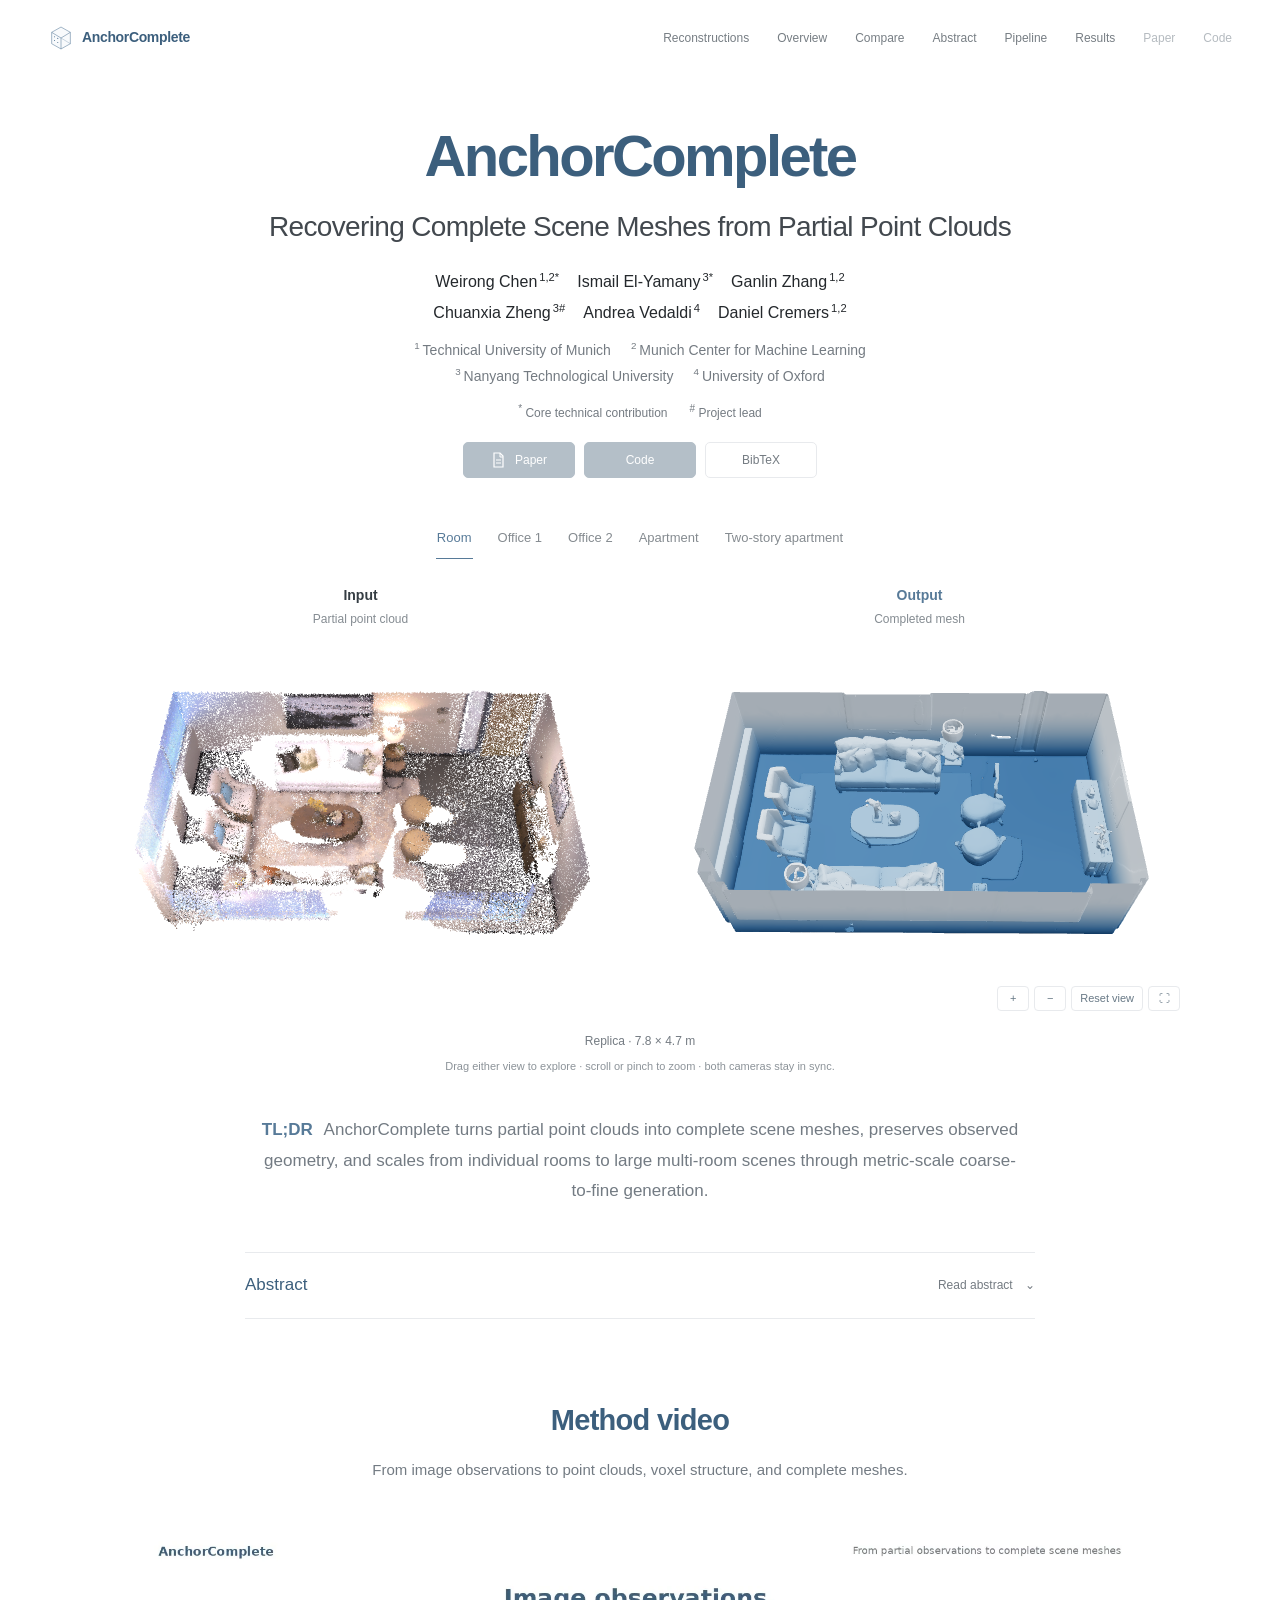
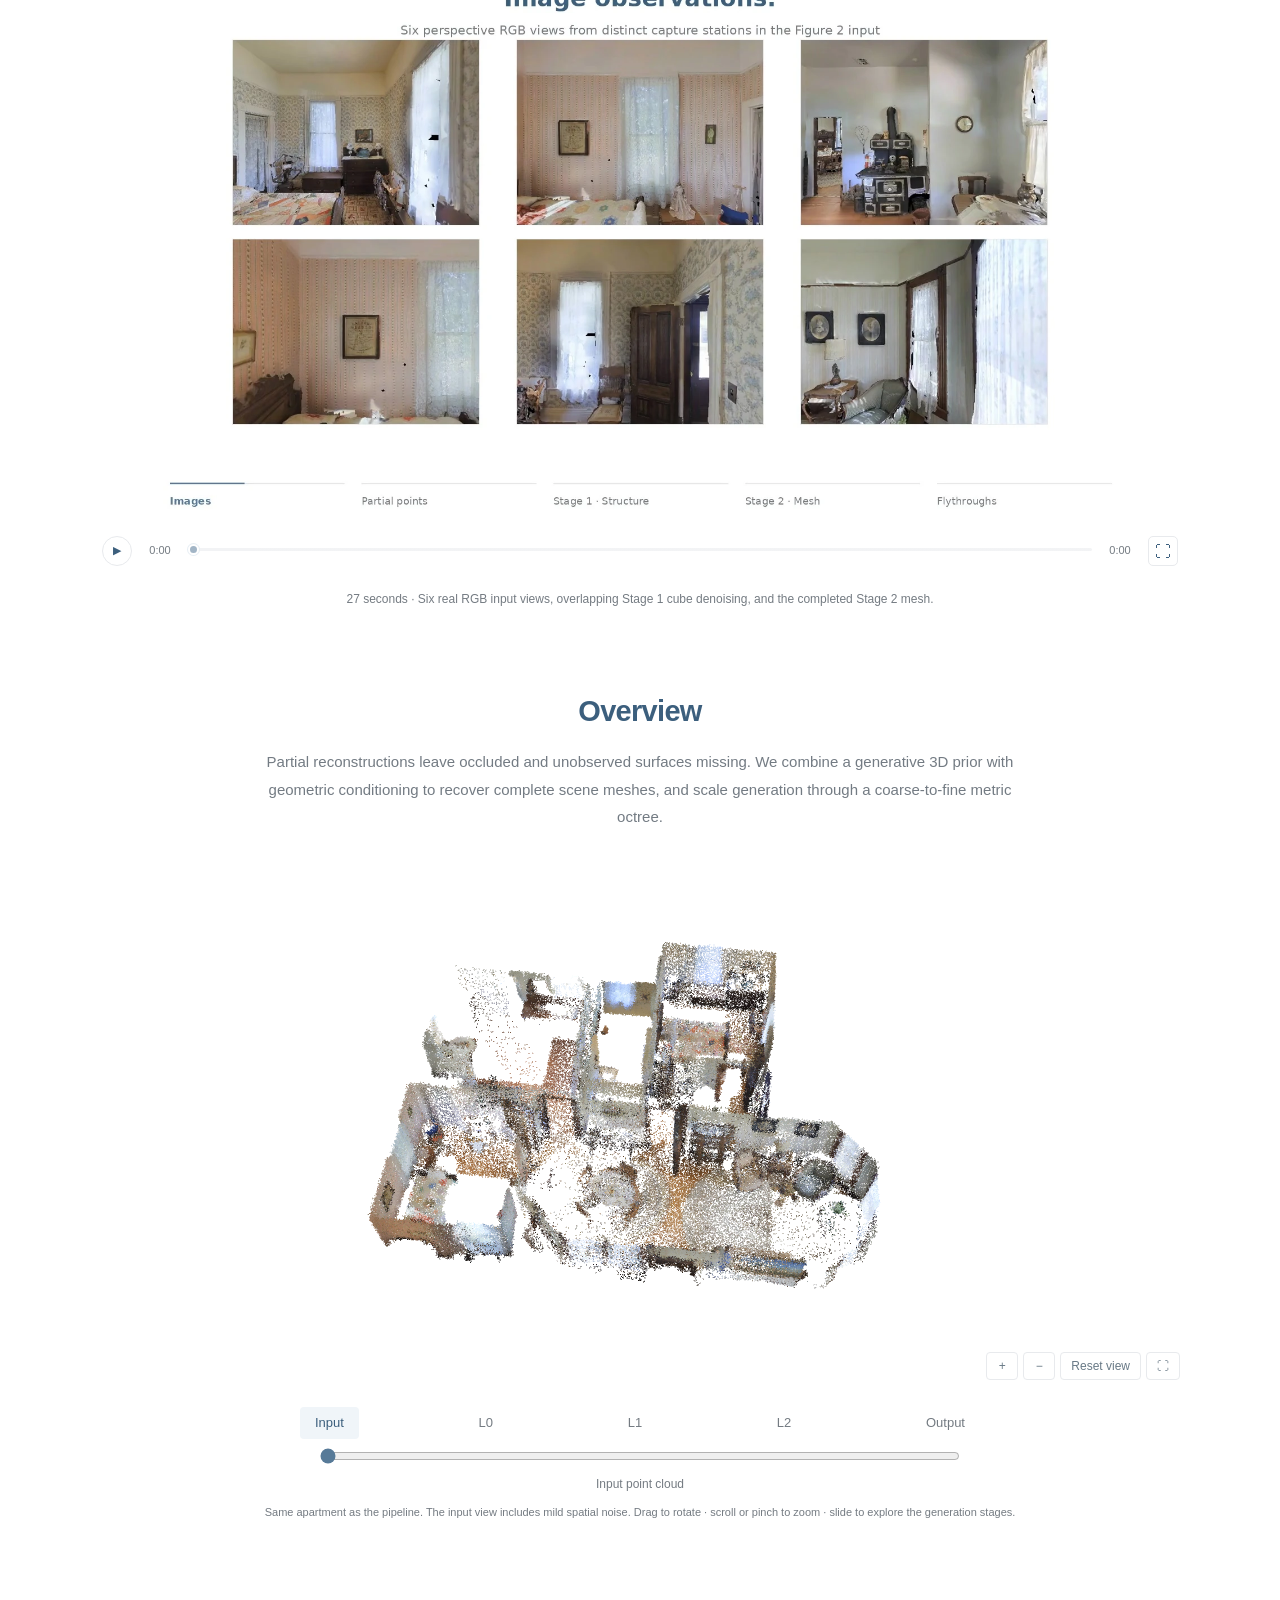
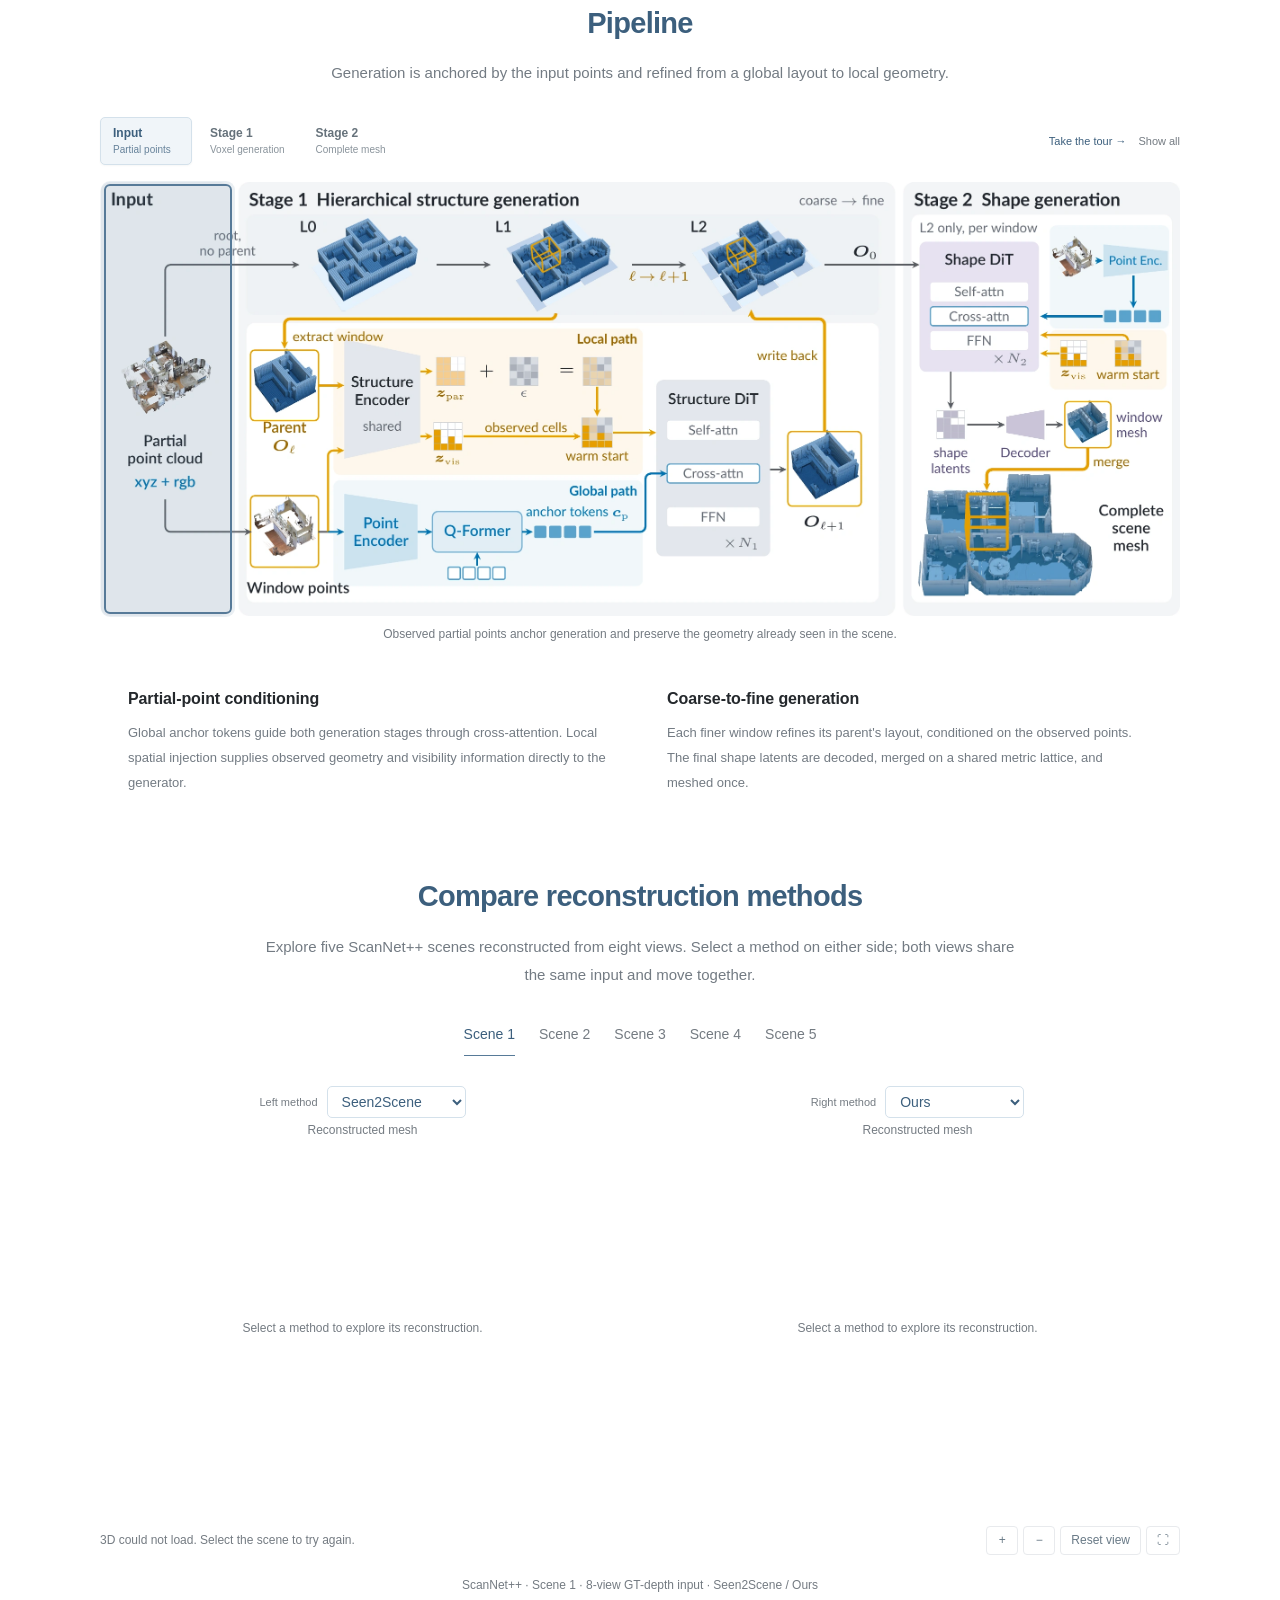
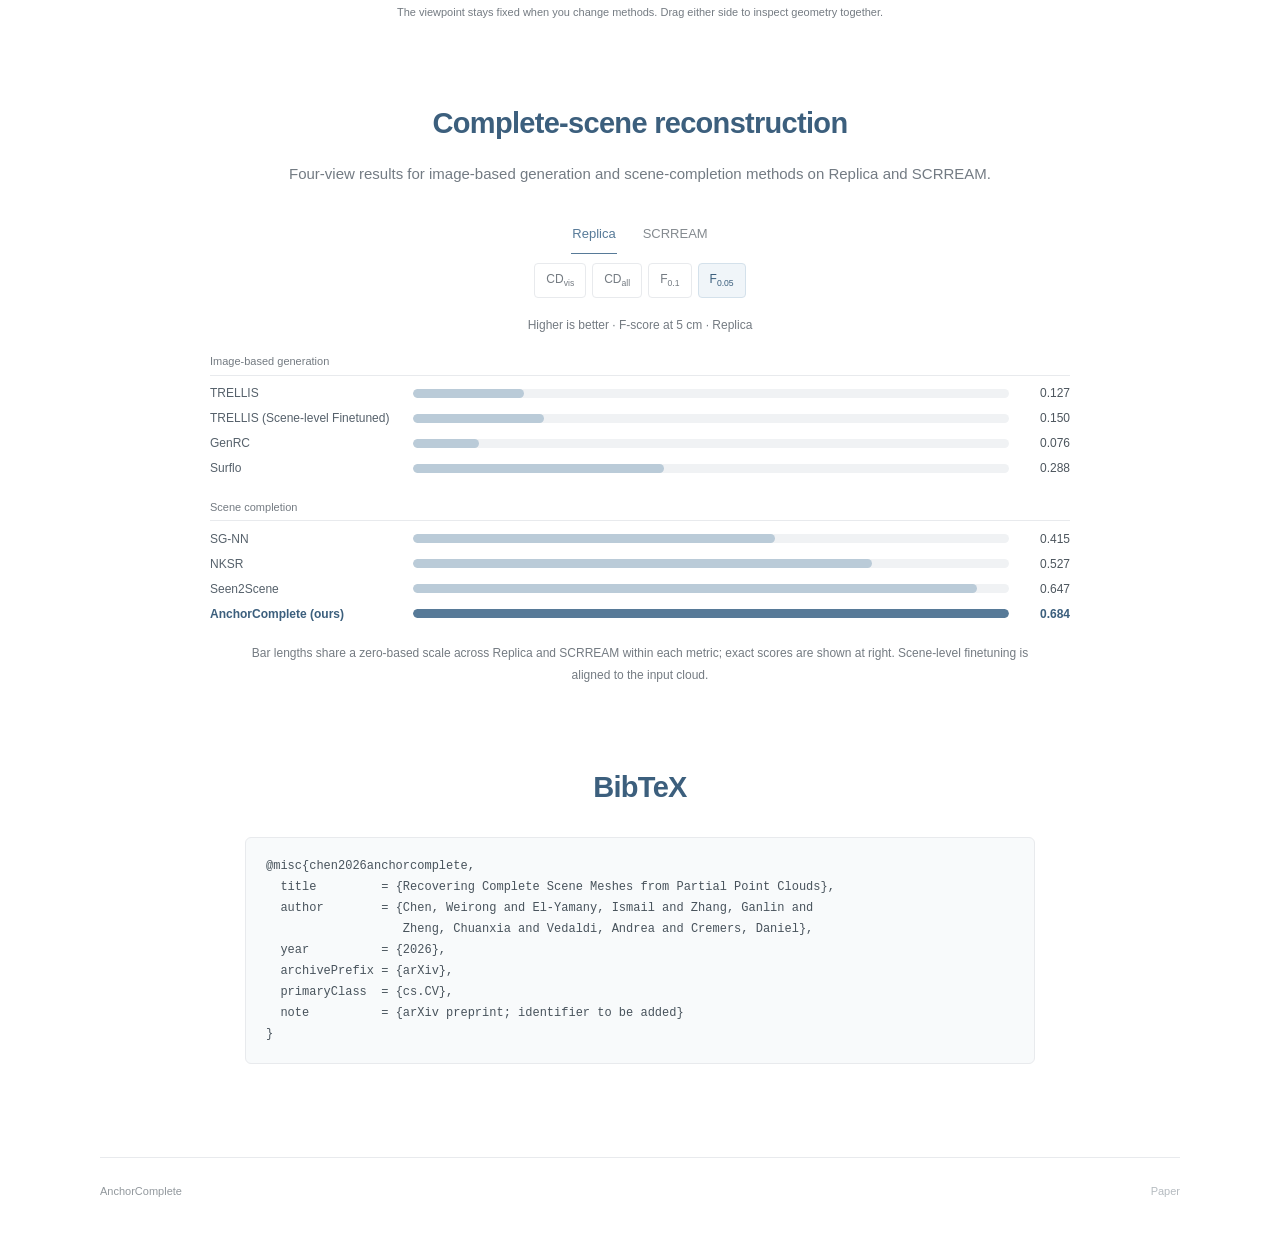
==== anchor-complete/index.html @ ca1232c2 "Align apartment input split with teaser" ====
<!doctype html>
<html lang="en">
<head>
  <meta charset="utf-8">
  <meta name="viewport" content="width=device-width,initial-scale=1">
  <meta name="description" content="AnchorComplete recovers complete, metric-scale scene meshes from partial point clouds.">
  <meta name="theme-color" content="#ffffff">
  <title>AnchorComplete | Complete Scene Meshes from Partial Point Clouds</title>
  <link rel="icon" href="assets/favicon.svg" type="image/svg+xml">
  <link rel="stylesheet" href="styles.css?v=merged-scene-gallery-v2">
  <script src="scale-scenes.js?v=mp3d-candidates-v1" defer></script>
  <script src="app.js?v=two-story-input-v14" defer></script>
  <script src="web-geometry.js?v=teaser-final-mesh-v14" defer></script>
  <script type="module" src="viewer-3d.js?v=input-no-frustums-v1"></script>
</head>
<body>
<a class="skip" href="#main">Skip to content</a>
<header class="site-header">
  <a class="wordmark" href="#"><img src="assets/anchorcomplete-mark.svg" alt="" width="26" height="26">AnchorComplete</a>
  <nav aria-label="Main navigation"><a href="#reconstructions">Reconstructions</a><a href="#overview">Overview</a><a href="#comparison">Compare</a><a href="#abstract">Abstract</a><a href="#method">Pipeline</a><a href="#results">Results</a><span class="nav-disabled" aria-disabled="true" title="Temporarily unavailable">Paper</span><span class="nav-disabled" aria-disabled="true" title="Repository URL not set">Code</span></nav>
</header>
<main id="main">
  <section class="hero container">
    <h1>AnchorComplete</h1>
    <p class="paper-title">Recovering Complete Scene Meshes from Partial Point Clouds</p>
    <p class="authors"><span>Weirong Chen<sup>1,2*</sup></span><span>Ismail El-Yamany<sup>3*</sup></span><span>Ganlin Zhang<sup>1,2</sup></span><br><span>Chuanxia Zheng<sup>3#</sup></span><span>Andrea Vedaldi<sup>4</sup></span><span>Daniel Cremers<sup>1,2</sup></span></p>
    <p class="affiliations"><span><sup>1</sup>Technical University of Munich</span><span><sup>2</sup>Munich Center for Machine Learning</span><br><span><sup>3</sup>Nanyang Technological University</span><span><sup>4</sup>University of Oxford</span></p>
    <p class="author-roles"><span><sup>*</sup> Core technical contribution</span><span><sup>#</sup> Project lead</span></p>
    <div class="hero-actions">
      <span class="paper-button is-disabled" aria-disabled="true" title="Temporarily unavailable"><svg aria-hidden="true" width="15" height="16" viewBox="0 0 15 16" fill="none"><path d="M3 1h6l3 3v11H3V1Z" stroke="currentColor" stroke-width="1.2"/><path d="M9 1v4h3M5 8h5M5 11h5" stroke="currentColor"/></svg>Paper</span>
      <span class="paper-button code-button is-disabled" aria-disabled="true" title="Repository URL not set">Code</span>
      <details class="citation-block">
        <summary>BibTeX</summary>
        <pre><code>@misc{chen2026anchorcomplete,
  title         = {Recovering Complete Scene Meshes from Partial Point Clouds},
  author        = {Chen, Weirong and El-Yamany, Ismail and Zhang, Ganlin and
                   Zheng, Chuanxia and Vedaldi, Andrea and Cremers, Daniel},
  year          = {2026},
  archivePrefix = {arXiv},
  primaryClass  = {cs.CV},
  note          = {arXiv preprint; identifier to be added}
}</code></pre>
      </details>
    </div>
    <div class="hero-gallery" id="reconstructions">
      <div class="scene-tabs" role="group" aria-label="Select reconstruction scene">
        <button data-scene="room" class="selected" aria-pressed="true">Room</button>
        <button data-scene="office" aria-pressed="false">Office 1</button>
        <button data-scene="f34d532901" aria-pressed="false">Office 2</button>
        <button data-scene="17DRP5sb8fy" aria-pressed="false">Apartment</button>
        <button data-scene="house" aria-pressed="false">Two-story apartment</button>
      </div>
      <div id="teaser-viewer" class="viewer-shell paired-viewer teaser-viewer">
        <div class="hero-pair">
          <figure><figcaption>Input <span>Partial point cloud</span></figcaption><div class="hero-image canvas-host" data-label="Teaser input point cloud 3D"><img id="hero-input" class="viewer-poster" src="assets/room-input.webp" alt="Partial point cloud of the Replica room" width="1095" height="649"></div></figure>
          <figure><figcaption>Output <span>Completed mesh</span></figcaption><div class="hero-image canvas-host" data-label="Teaser output mesh 3D"><img id="hero-output" class="viewer-poster" src="assets/room-output.webp" alt="Completed mesh of the Replica room" width="1095" height="649"></div></figure>
        </div>
        <div class="viewer-toolbar"><span class="viewer-status" role="status" aria-live="polite"></span><div class="viewer-actions"><button type="button" data-view-action="in" aria-label="Zoom in">+</button><button type="button" data-view-action="out" aria-label="Zoom out">−</button><button type="button" data-view-action="reset">Reset view</button><button type="button" data-view-action="fullscreen" aria-label="Toggle full screen">⛶</button></div></div>
      </div>
      <p class="figure-caption" id="scene-caption">Replica · 7.8 × 4.7 m</p>
      <p class="sample-note">Drag either view to explore · scroll or pinch to zoom · both cameras stay in sync.</p>
    </div>
    <p class="lead" id="tldr"><strong>TL;DR</strong> AnchorComplete turns partial point clouds into complete scene meshes, preserves observed geometry, and scales from individual rooms to large multi-room scenes through metric-scale coarse-to-fine generation.</p>
  </section>

  <section class="section container" id="abstract" aria-labelledby="abstract-title">
    <details class="abstract-disclosure"><summary><span id="abstract-title">Abstract</span><span class="abstract-toggle">Read abstract <span aria-hidden="true">⌄</span></span></summary>
    <p class="abstract-text">Most image-based 3D reconstructors prioritize reconstructing visible surfaces, producing partial point clouds with large holes and missing areas due to limited field of view and occlusions. To address this gap, we introduce AnchorComplete, a framework that recovers complete scene meshes from partial point reconstructions. Our design addresses two key challenges: anchoring generation to the observed geometry and scaling completion to scenes of any extent. We introduce a <em>partial-point conditioning</em> module that guides both sparse-structure and sparse-latent generation using the input point cloud, together with <em>metric-scale coarse-to-fine generation</em>: an octree of fixed-size metric windows, each refining the layout of its coarser parent, keeps every mesh cell at 0.78 cm regardless of scene extent and recovers thin structures that a single normalized cube cannot resolve. We instantiate these designs on top of the sparse latent representation of TRELLIS. The resulting model produces complete scene meshes that remain faithful to the observed geometry, providing a more complete digital representation of the physical environment. Experiments on Replica and SCRREAM show that AnchorComplete consistently outperforms strong baselines in complete scene reconstruction, particularly under sparse-view settings.</p>
  </details>
  </section>

  <section class="section container" id="video" aria-labelledby="video-title">
    <div class="section-intro"><h2 id="video-title">Method video</h2><p>From image observations to point clouds, voxel structure, and complete meshes.</p></div>
    <div class="method-video-player" id="method-video-player">
      <video class="method-video" playsinline preload="metadata" poster="assets/method-poster.webp?v=six-input-views-v1" aria-label="AnchorComplete method video showing image observations, Stage 1 cube denoising, and the completed Stage 2 mesh"><source src="assets/anchorcomplete-method.mp4?v=mesh-ending-v1" type="video/mp4">Your browser does not support embedded video. <a href="assets/anchorcomplete-method.mp4?v=mesh-ending-v1">Download the method video.</a></video>
      <div class="method-video-controls" role="group" aria-label="Method video controls">
        <button class="video-play" id="method-video-play" type="button" aria-label="Play video"><span aria-hidden="true">▶</span></button>
        <span class="video-time" id="method-video-current" aria-label="Current time">0:00</span>
        <div class="video-seek-wrap">
          <input class="video-seek" id="method-video-seek" type="range" min="0" max="1000" value="0" step="1" aria-label="Seek through method video" disabled>
        </div>
        <span class="video-time" id="method-video-duration" aria-label="Duration">0:00</span>
        <button class="video-fullscreen" id="method-video-fullscreen" type="button" aria-label="View video full screen">⛶</button>
      </div>
    </div>
    <p class="figure-caption">27 seconds · Six real RGB input views, overlapping Stage 1 cube denoising, and the completed Stage 2 mesh.</p>
  </section>

  <section class="section container" id="overview">
    <div class="section-intro"><h2>Overview</h2><p>Partial reconstructions leave occluded and unobserved surfaces missing. We combine a generative 3D prior with geometric conditioning to recover complete scene meshes, and scale generation through a coarse-to-fine metric octree.</p></div>
    <div id="overview-viewer" class="viewer-shell overview-viewer" data-appearance="overview">
      <div class="canvas-host overview-canvas" data-label="Pipeline apartment 3D"><img id="overview-poster" class="viewer-poster" src="assets/scale-gallery/2t7WUuJeko7-input.webp" alt="Input point cloud of the pipeline apartment" loading="lazy" width="1400" height="1000"></div>
      <div class="viewer-toolbar"><span class="viewer-status" role="status" aria-live="polite"></span><div class="viewer-actions"><button type="button" data-view-action="in" aria-label="Zoom in">+</button><button type="button" data-view-action="out" aria-label="Zoom out">−</button><button type="button" data-view-action="reset">Reset view</button><button type="button" data-view-action="fullscreen" aria-label="Toggle full screen">⛶</button></div></div>
    </div>
    <div class="overview-stages" role="group" aria-label="Pipeline generation stage">
      <button data-overview-stage="0" class="selected" aria-pressed="true">Input</button><button data-overview-stage="1" aria-pressed="false">L0</button><button data-overview-stage="2" aria-pressed="false">L1</button><button data-overview-stage="3" aria-pressed="false">L2</button><button data-overview-stage="4" aria-pressed="false">Output</button>
    </div>
    <input class="overview-range" id="overview-range" type="range" min="0" max="4" step="1" value="0" aria-label="Slide through input, L0, L1, L2 occupancy and output">
    <p class="figure-caption" id="overview-stage" aria-live="polite">Input point cloud</p>
    <p class="scale-hint">Same apartment as the pipeline. The input view includes mild spatial noise. Drag to rotate · scroll or pinch to zoom · slide to explore the generation stages.</p>
  </section>

  <section class="section container" id="method">
    <div class="section-intro"><h2>Pipeline</h2><p>Generation is anchored by the input points and refined from a global layout to local geometry.</p></div>
    <div class="pipeline-controls" aria-label="Explore the AnchorComplete pipeline">
      <div class="pipeline-modules" role="group" aria-label="Pipeline modules">
        <button class="pipeline-module selected" data-pipeline-step="input" type="button" aria-pressed="true"><span>Input</span><small>Partial points</small></button>
        <button class="pipeline-module" data-pipeline-step="stage1" type="button" aria-pressed="false"><span>Stage 1</span><small>Voxel generation</small></button>
        <button class="pipeline-module" data-pipeline-step="stage2" type="button" aria-pressed="false"><span>Stage 2</span><small>Complete mesh</small></button>
      </div>
      <div class="pipeline-tour-actions"><button type="button" id="pipeline-tour">Take the tour <span aria-hidden="true">→</span></button><button type="button" id="pipeline-show-all">Show all</button></div>
    </div>
    <figure class="pipeline"><div class="pipeline-interactive" id="pipeline-interactive" data-highlight="input">
      <a href="assets/pipeline.webp?v=coarse-to-fine-v1" target="_blank" rel="noopener" aria-label="Open the method diagram at full resolution"><img src="assets/pipeline.webp?v=coarse-to-fine-v1" alt="AnchorComplete pipeline: point-conditioned coarse-to-fine octree generation, followed by shape latent generation, decoding and merging" loading="lazy" width="2400" height="965"></a>
      <button class="pipeline-hotspot pipeline-hotspot--input" data-pipeline-step="input" type="button" aria-label="Highlight input point cloud" title="Input"></button>
      <button class="pipeline-hotspot pipeline-hotspot--stage1" data-pipeline-step="stage1" type="button" aria-label="Highlight Stage 1 voxel generation" title="Stage 1"></button>
      <button class="pipeline-hotspot pipeline-hotspot--stage2" data-pipeline-step="stage2" type="button" aria-label="Highlight Stage 2 shape generation and output mesh" title="Stage 2 · Output"></button>
    </div><figcaption class="figure-caption pipeline-description" id="pipeline-description" aria-live="polite">Observed points anchor generation; the following stages progressively complete the scene.</figcaption></figure>
    <div class="method-notes"><div><h3>Partial-point conditioning</h3><p>Global anchor tokens guide both generation stages through cross-attention. Local spatial injection supplies observed geometry and visibility information directly to the generator.</p></div><div><h3>Coarse-to-fine generation</h3><p>Each finer window refines its parent's layout, conditioned on the observed points. The final shape latents are decoded, merged on a shared metric lattice, and meshed once.</p></div></div>
  </section>

  <section class="section container" id="comparison" aria-labelledby="comparison-title">
    <div class="section-intro"><h2 id="comparison-title">Compare reconstruction methods</h2><p>Explore five ScanNet++ scenes reconstructed from eight views. Select a method on either side; both views share the same input and move together.</p></div>
    <div class="scale-datasets" role="group" aria-label="Select ScanNet++ comparison scene"><button data-compare-scene="snpp-2162a7cf14" class="selected" aria-pressed="true">Scene 1</button><button data-compare-scene="snpp-1b75758486" aria-pressed="false">Scene 2</button><button data-compare-scene="snpp-16c9bd2e1e" aria-pressed="false">Scene 3</button><button data-compare-scene="snpp-5aeac3800a" aria-pressed="false">Scene 4</button><button data-compare-scene="snpp-b4b39438f0" aria-pressed="false">Scene 5</button></div>
    <div id="method-viewer" class="viewer-shell paired-viewer" data-appearance="comparison">
      <div class="scale-pair method-pair">
        <figure><figcaption><label class="method-choice" for="compare-left-method">Left method<select id="compare-left-method"><option value="Input">Input</option><option value="NKSR">NKSR</option><option value="SGNN">SG-NN</option><option value="Seen2Scene" selected>Seen2Scene</option><option value="Ours">Ours</option></select></label><span id="compare-left-label">Reconstructed mesh</span></figcaption><div class="canvas-host" data-label="Left comparison method 3D"><div class="viewer-poster method-placeholder">Select a method to explore its reconstruction.</div></div></figure>
        <figure><figcaption><label class="method-choice" for="compare-right-method">Right method<select id="compare-right-method"><option value="Input">Input</option><option value="NKSR">NKSR</option><option value="SGNN">SG-NN</option><option value="Seen2Scene">Seen2Scene</option><option value="Ours" selected>Ours</option></select></label><span id="compare-right-label">Reconstructed mesh</span></figcaption><div class="canvas-host" data-label="Right comparison method 3D"><div class="viewer-poster method-placeholder">Select a method to explore its reconstruction.</div></div></figure>
      </div>
      <div class="viewer-toolbar"><span class="viewer-status" role="status" aria-live="polite"></span><div class="viewer-actions"><button type="button" data-view-action="in" aria-label="Zoom in">+</button><button type="button" data-view-action="out" aria-label="Zoom out">−</button><button type="button" data-view-action="reset">Reset view</button><button type="button" data-view-action="fullscreen" aria-label="Toggle full screen">⛶</button></div></div>
    </div>
    <p class="figure-caption" id="method-caption" aria-live="polite">ScanNet++ · Scene 1 · 8-view GT-depth input · Seen2Scene / Ours</p>
    <p class="scale-hint">The viewpoint stays fixed when you change methods. Drag either side to inspect geometry together.</p>
  </section>

  <section class="section container" id="results">
    <div class="section-intro"><h2>Complete-scene reconstruction</h2><p>Four-view results for image-based generation and scene-completion methods on Replica and SCRREAM.</p></div>
    <div class="results-controls">
      <div class="dataset-tabs" role="group" aria-label="Select evaluation dataset"><button data-dataset="Replica" class="selected" aria-pressed="true">Replica</button><button data-dataset="SCRREAM" aria-pressed="false">SCRREAM</button></div>
      <div class="metric-tabs" role="group" aria-label="Select metric">
        <button data-metric="cd_vis" aria-pressed="false">CD<sub>vis</sub></button><button data-metric="cd_all" aria-pressed="false">CD<sub>all</sub></button><button data-metric="f_01" aria-pressed="false">F<sub>0.1</sub></button><button data-metric="f_005" class="selected" aria-pressed="true">F<sub>0.05</sub></button>
      </div>
    </div>
    <p class="chart-direction" id="chart-direction">Higher is better · F-score over the complete scene</p>
    <div id="results-chart" class="results-chart" role="list" aria-label="Method performance chart"></div>
    <p class="figure-caption">Bar lengths share a zero-based scale across Replica and SCRREAM within each metric; exact scores are shown at right. Scene-level finetuning is aligned to the input cloud.</p>
  </section>

  <section class="section container citation-section" id="citation" aria-labelledby="citation-title">
    <div class="section-intro"><h2 id="citation-title">BibTeX</h2></div>
    <div class="citation-full"><pre><code>@misc{chen2026anchorcomplete,
  title         = {Recovering Complete Scene Meshes from Partial Point Clouds},
  author        = {Chen, Weirong and El-Yamany, Ismail and Zhang, Ganlin and
                   Zheng, Chuanxia and Vedaldi, Andrea and Cremers, Daniel},
  year          = {2026},
  archivePrefix = {arXiv},
  primaryClass  = {cs.CV},
  note          = {arXiv preprint; identifier to be added}
}</code></pre></div>
  </section>
</main>
<footer class="container"><span>AnchorComplete</span><span class="footer-disabled" aria-disabled="true" title="Temporarily unavailable">Paper</span></footer>
</body>
</html>
---- anchor-complete/styles.css ----
:root {
  --text: #24282c;
  --muted: #747b82;
  --line: #e8eaed;
  --accent: #577a98;
  --accent-dark: #3c5f7d;
  --accent-soft: #f0f5f9;
  --accent-line: #d4e1eb;
  font-family: -apple-system, BlinkMacSystemFont, "Segoe UI", Helvetica, Arial, sans-serif;
  color: var(--text);
  background: #fff;
  font-synthesis: none;
  -webkit-font-smoothing: antialiased;
}
* { box-sizing: border-box; }
body { margin: 0; font-size: 15px; line-height: 1.7; }
a { color: inherit; text-decoration: none; }
a:hover { color: var(--accent); }
button { font: inherit; color: inherit; cursor: pointer; }
button:focus-visible, a:focus-visible, input:focus-visible { outline: 2px solid var(--accent); outline-offset: 5px; }
img { max-width: 100%; display: block; }
figure { margin: 0; }
section[id], div[id] { scroll-margin-top: 30px; }
.container { width: min(1080px, calc(100% - 80px)); margin: 0 auto; }
.site-header { max-width: 1440px; margin: auto; height: 76px; padding: 0 48px; display: flex; align-items: center; justify-content: space-between; }
.wordmark { display: inline-flex; align-items: center; gap: 8px; font-size: 14px; font-weight: 600; letter-spacing: -.35px; color: var(--accent-dark); }
.wordmark img { display: block; width: 26px; height: 26px; object-fit: contain; }
.site-header nav { display: flex; gap: 28px; font-size: 12px; color: #777e84; }
.site-header nav .nav-disabled { color: #b5bbc0; cursor: not-allowed; }
.hero { padding-top: 47px; text-align: center; }
h1 { margin: 0; font-size: 58px; font-weight: 650; letter-spacing: -2.6px; line-height: 1.15; color: var(--accent-dark); }
.paper-title { margin: 18px 0 0; font-size: 28px; line-height: 1.38; font-weight: 400; letter-spacing: -.65px; color: #42484e; }
.authors { font-size: 16px; line-height: 1.9; color: var(--text); margin: 21px 0 8px; }
.authors span { display: inline-block; white-space: nowrap; margin: 0 9px; }
.authors sup, .affiliations sup { font-size: .7em; margin-left: 2px; }
.affiliations { font-size: 14px; line-height: 1.85; color: var(--muted); margin: 0 0 18px; }
.affiliations span { display: inline-block; white-space: nowrap; margin: 0 10px; }
.affiliations sup { margin: 0 3px 0 0; }
.author-roles { display: flex; justify-content: center; flex-wrap: wrap; gap: 4px 22px; margin: -8px 0 18px; color: var(--muted); font-size: 12px; line-height: 1.8; }
.author-roles span { white-space: nowrap; }
.paper-button { display: inline-flex; align-items: center; justify-content: center; gap: 9px; width: 112px; height: 36px; padding: 0; border: 1px solid var(--accent); border-radius: 5px; font-size: 12px; background: var(--accent); color: #fff; }
.paper-button:hover { background: var(--accent-dark); border-color: var(--accent-dark); color: #fff; }
.paper-button.is-disabled { background: #8799a8; border-color: #8799a8; color: #fff; opacity: .62; cursor: not-allowed; }
.paper-button > span { margin-left: 5px; font-size: 13px; }
.hero-actions { display: flex; align-items: flex-start; justify-content: center; gap: 9px; }
.citation-block { position: relative; max-width: 620px; margin: 0; text-align: center; }
.citation-block summary { display: inline-flex; align-items: center; justify-content: center; width: 112px; height: 36px; cursor: pointer; list-style: none; border: 1px solid var(--line); border-radius: 5px; padding: 0; color: var(--muted); font-size: 12px; }
.citation-block summary::-webkit-details-marker { display: none; }
.citation-block[open] summary { color: var(--accent-dark); border-color: var(--accent-line); background: var(--accent-soft); }
.citation-block pre { margin: 10px 0 0; padding: 14px 16px; overflow-x: auto; border: 1px solid var(--line); border-radius: 5px; background: #f8fafb; color: #48535c; text-align: left; white-space: pre-wrap; overflow-wrap: anywhere; font: 11px/1.65 ui-monospace, SFMono-Regular, Menlo, Consolas, monospace; }
.citation-section { padding-bottom: 8px; }
.citation-full { max-width: 790px; margin: 0 auto; }
.citation-full pre { margin: 0; padding: 18px 20px; overflow-x: auto; border: 1px solid var(--line); border-radius: 6px; background: #f8fafb; color: #48535c; white-space: pre-wrap; overflow-wrap: anywhere; font: 12px/1.75 ui-monospace, SFMono-Regular, Menlo, Consolas, monospace; }
.hero-gallery { margin-top: 43px; }
.scene-tabs, .level-tabs, .dataset-tabs { display: flex; justify-content: center; gap: 8px 24px; }
.scene-tabs { flex-wrap: wrap; }
.scene-tabs button, .level-tabs button, .dataset-tabs button { border: 0; border-bottom: 1px solid transparent; background: transparent; padding: 6px 1px 8px; font-size: 13px; color: #858b90; }
.scene-tabs button.selected, .level-tabs button.selected, .dataset-tabs button.selected { color: var(--accent); border-bottom-color: var(--accent); }
.scene-tabs button:hover, .level-tabs button:hover, .dataset-tabs button:hover { color: var(--accent); }
.hero-pair { display: grid; grid-template-columns: minmax(0,1fr) minmax(0,1fr); gap: 38px; margin-top: 25px; }
.hero-pair figcaption { font-size: 14px; font-weight: 550; color: #353d43; }
.hero-pair figure:last-child figcaption { color: var(--accent); }
.hero-pair figcaption span { display: block; font-size: 12px; font-weight: 400; color: #858c92; margin-top: 2px; }
.hero-image { height: 340px; margin-top: 12px; }
.hero-image img { width: 100%; height: 100%; object-fit: contain; }
.figure-caption { font-size: 12px; line-height: 1.8; color: var(--muted); text-align: center; margin: 17px auto 0; max-width: 790px; }
.hero-gallery .figure-caption { margin-top: 15px; }
.sample-note { font-size: 11px; color: #8c9399; line-height: 1.7; margin: 5px auto 0; max-width: 760px; }
.lead { max-width: 760px; margin: 39px auto 0; font-size: 17px; line-height: 1.8; color: #737b83; }
.lead strong { color: var(--accent); font-weight: 550; margin-right: 7px; white-space: nowrap; }
.section { padding-top: 83px; }
.section-intro { max-width: 760px; margin: 0 auto 30px; text-align: center; }
h2 { font-size: 29px; font-weight: 550; letter-spacing: -.7px; line-height: 1.3; margin: 0; color: var(--accent-dark); }
.section-intro p { font-size: 15px; line-height: 1.85; color: #737b83; margin: 17px 0 0; }
.abstract-text { max-width: 790px; margin: 0 auto; font-size: 15px; line-height: 1.95; color: #626b73; text-align: left; }
.abstract-text em { font-style: normal; font-weight: 550; color: var(--accent-dark); }
.method-video { display: block; width: 100%; height: auto; aspect-ratio: 16 / 9; background: #fff; }
.method-video-player:fullscreen { display: flex; flex-direction: column; justify-content: center; padding: 20px max(20px, 5vw); background: #fff; }
.method-video-player:fullscreen .method-video { max-height: calc(100vh - 100px); }
.method-video-controls { display: flex; align-items: center; gap: 11px; min-height: 42px; margin-top: 8px; padding: 0 2px; color: var(--muted); }
.method-video-controls button { display: grid; place-items: center; flex: 0 0 auto; width: 30px; height: 30px; border: 1px solid var(--line); border-radius: 50%; background: #fff; color: var(--accent-dark); font-size: 11px; }
.method-video-controls button:hover { border-color: var(--accent); background: var(--accent-soft); }
.video-time { min-width: 34px; font-size: 11px; font-variant-numeric: tabular-nums; text-align: center; }
.video-seek-wrap { position: relative; flex: 1 1 auto; min-width: 50px; height: 22px; }
.video-seek { --video-progress: 0%; appearance: none; position: absolute; inset: 0; z-index: 1; width: 100%; height: 20px; margin: 0; background: transparent; cursor: pointer; }
.video-seek::-webkit-slider-runnable-track { height: 3px; border-radius: 4px; background: linear-gradient(to right, var(--accent) 0 var(--video-progress), #e8eaed var(--video-progress) 100%); }
.video-seek::-moz-range-track { height: 3px; border-radius: 4px; background: #e8eaed; }
.video-seek::-moz-range-progress { height: 3px; border-radius: 4px; background: var(--accent); }
.video-seek::-webkit-slider-thumb { appearance: none; width: 11px; height: 11px; margin-top: -4px; border: 2px solid #fff; border-radius: 50%; background: var(--accent); box-shadow: 0 0 0 1px var(--accent-line); }
.video-seek::-moz-range-thumb { width: 8px; height: 8px; border: 2px solid #fff; border-radius: 50%; background: var(--accent); box-shadow: 0 0 0 1px var(--accent-line); }
.video-seek:disabled { cursor: default; opacity: .55; }
.video-fullscreen { border-radius: 5px!important; font-size: 16px!important; }
.comparison { height: 460px; position: relative; background: #fff; overflow: hidden; }
.comparison > img, .comparison-before img { position: absolute; inset: 0; width: 100%; height: 100%; object-fit: contain; }
.comparison-before { position: absolute; inset: 0; clip-path: inset(0 calc(100% - var(--split)) 0 0); background: #fff; }
.comparison-label { position: absolute; top: 13px; font-size: 12px; color: #65727c; padding: 3px 7px; background: #ffffffee; pointer-events: none; }
.input-label { left: 8px; }
.output-label { right: 8px; color: var(--accent); }
.split-line { position: absolute; left: var(--split); height: 100%; top: 0; width: 1px; background: #b1bac1; pointer-events: none; }
.split-line span { position: absolute; left: 0; top: 50%; transform: translate(-50%, -50%); display: grid; place-items: center; width: 30px; height: 30px; border-radius: 50%; border: 1px solid var(--accent-line); color: var(--accent); background: #fff; font-size: 15px; }
.comparison input { position: absolute; inset: 0; width: 100%; height: 100%; opacity: 0; cursor: ew-resize; margin: 0; }
.comparison:focus-within { outline: 2px solid var(--accent); outline-offset: 4px; }
.pipeline { padding-top: 7px; }
.pipeline-controls { display: flex; align-items: center; justify-content: space-between; gap: 18px; margin: 18px 0 10px; }
.pipeline-modules { display: flex; align-items: stretch; gap: 5px; min-width: 0; }
.pipeline-module { display: grid; gap: 1px; min-width: 92px; padding: 7px 12px; border: 1px solid transparent; border-radius: 5px; text-align: left; background: transparent; color: #66727b; transition: color .18s ease, background .18s ease, border-color .18s ease, box-shadow .18s ease; }
.pipeline-module span { font-size: 12px; font-weight: 600; line-height: 1.4; }
.pipeline-module small { font-size: 10px; line-height: 1.4; color: #89939b; white-space: nowrap; }
.pipeline-module:hover, .pipeline-module.is-preview { color: var(--accent-dark); background: #f7fafc; }
.pipeline-module.selected { color: var(--accent-dark); border-color: var(--accent-line); background: var(--accent-soft); box-shadow: 0 1px 2px #243b4d0b; }
.pipeline-module.selected small { color: #66829a; }
.pipeline-tour-actions { display: flex; align-items: center; gap: 12px; flex: 0 0 auto; }
.pipeline-tour-actions button { padding: 5px 0; border: 0; background: transparent; color: var(--muted); font-size: 11px; }
.pipeline-tour-actions button:hover, .pipeline-tour-actions button.is-running { color: var(--accent-dark); }
.pipeline-tour-actions #pipeline-tour { color: var(--accent-dark); }
.pipeline-description { min-height: 26px; margin-top: 8px; }
.pipeline-interactive { position: relative; }
.pipeline-interactive > a, .pipeline-interactive > a img { display: block; width: 100%; height: auto; }
.pipeline-hotspot { position: absolute; z-index: 2; padding: 0; border: 0; border-radius: 6px; background: transparent; }
.pipeline-hotspot::after { content: ""; position: absolute; inset: 0; border: 2px solid transparent; border-radius: inherit; background: transparent; transition: background-color .16s ease, border-color .16s ease, box-shadow .16s ease; }
.pipeline-hotspot:hover::after, .pipeline-hotspot:focus-visible::after { border-color: #577a98; background: rgba(87,122,152,.13); box-shadow: 0 0 0 3px rgba(87,122,152,.12); }
.pipeline-hotspot--input { left: .4%; top: .5%; width: 11.8%; height: 99%; }
.pipeline-hotspot--stage1 { left: 16.5%; top: 6%; width: 53%; height: 26%; }
.pipeline-hotspot--stage2 { right: .3%; top: .5%; width: 24.5%; height: 99%; }
.pipeline-interactive[data-highlight="input"] .pipeline-hotspot--input::after,
.pipeline-interactive[data-highlight="stage1"] .pipeline-hotspot--stage1::after,
.pipeline-interactive[data-highlight="stage2"] .pipeline-hotspot--stage2::after { border-color: #577a98; background: rgba(87,122,152,.13); box-shadow: 0 0 0 3px rgba(87,122,152,.12); }
@media (max-width: 760px) {
  .pipeline-controls { align-items: flex-start; flex-direction: column; gap: 8px; }
  .pipeline-modules { width: 100%; justify-content: space-between; overflow-x: auto; padding-bottom: 4px; }
  .pipeline-module { min-width: 82px; padding: 6px 8px; }
  .pipeline-tour-actions { align-self: flex-end; }
}
@media (prefers-reduced-motion: reduce) {
  .pipeline-module, .pipeline-hotspot::after { transition: none; }
}
.method-notes { display: grid; grid-template-columns: 1fr 1fr; gap: 54px; margin: 35px 28px 0; }
h3 { font-size: 16px; font-weight: 550; letter-spacing: -.1px; margin: 0 0 9px; }
.method-notes p { color: #737b83; font-size: 13px; line-height: 1.9; margin: 0; }
.level-tabs { gap: 30px; margin: 0 0 17px; }
.level-tabs button { font-size: 12px; }
.level-tabs button span { color: #969ca2; margin-left: 7px; font-size: 11px; }
.level-figure img { width: 100%; height: 430px; object-fit: contain; }
.dataset-tabs { gap: 25px; margin-bottom: 25px; }
.dataset-tabs button { font-size: 13px; }
.results-controls { display: grid; justify-items: center; gap: 9px; margin: 0 auto 17px; }
.results-controls .dataset-tabs { margin: 0; }
.metric-tabs { display: flex; justify-content: center; flex-wrap: wrap; gap: 6px; }
.metric-tabs button { border: 1px solid var(--line); border-radius: 4px; background: #fff; color: var(--muted); padding: 5px 11px; font-size: 12px; }
.metric-tabs button.selected { color: var(--accent-dark); border-color: var(--accent-line); background: var(--accent-soft); }
.chart-direction { margin: 0 auto 11px; text-align: center; color: var(--muted); font-size: 12px; }
.results-chart { max-width: 860px; margin: 0 auto; }
.chart-group { margin: 17px 0 5px; padding-bottom: 4px; border-bottom: 1px solid var(--line); color: #747b82; font-size: 11px; }
.chart-row { display: grid; grid-template-columns: minmax(145px, 190px) minmax(90px, 1fr) 48px; align-items: center; gap: 13px; min-height: 25px; font-size: 12px; }
.chart-method { color: #56616b; }
.chart-track { display: block; height: 9px; overflow: hidden; border-radius: 99px; background: #f0f2f4; }
.chart-bar { display: block; height: 100%; border-radius: inherit; background: #bacbd8; transition: width .24s ease; }
.chart-row.ours .chart-method { color: var(--accent-dark); font-weight: 600; }
.chart-row.ours .chart-bar { background: var(--accent); }
.chart-score { text-align: right; color: #4c555d; font-variant-numeric: tabular-nums; }
.chart-row.ours .chart-score { color: var(--accent-dark); font-weight: 600; }
sub { font-size: .72em; }
footer { margin-top: 85px!important; padding: 24px 0 33px; border-top: 1px solid var(--line); display: flex; justify-content: space-between; color: #92989d; font-size: 11px; }
footer a { color: var(--accent); }
footer .footer-disabled { color: #b5bbc0; cursor: not-allowed; }
.skip { position: fixed; top: -100px; background: #30363a; color: #fff; padding: 9px 15px; z-index: 20; }
.skip:focus { top: 10px; }
@media (min-width: 1500px) { .hero-image { height: 370px; } }
@media (max-width: 900px) {
  .site-header { padding: 0 30px; }
  .container { width: calc(100% - 56px); }
  h1 { font-size: 52px; }
  .paper-title { font-size: 25px; }
  .hero-image { height: 290px; }
  .comparison { height: 380px; }
  .level-figure img { height: 360px; }
  .method-notes { gap: 35px; margin-left: 0; margin-right: 0; }
}
@media (max-width: 600px) {
  .container { width: calc(100% - 36px); }
  .site-header { height: 58px; padding: 0 18px; }
  .wordmark { font-size: 12px; }
  .site-header nav { gap: 16px; font-size: 11px; flex: 0 1 auto; min-width: 0; max-width: calc(100vw - 130px); overflow-x: auto; white-space: nowrap; scrollbar-width: none; }
  .site-header nav::-webkit-scrollbar { display: none; }
  .hero { padding-top: 40px; }
  h1 { font-size: 40px; letter-spacing: -1.8px; }
  .paper-title { font-size: 21px; line-height: 1.45; margin-top: 16px; letter-spacing: -.4px; }
  .authors { font-size: 13px; line-height: 1.8; margin-top: 16px; }
  .authors span { margin: 0 6px; }
  .affiliations { font-size: 12px; line-height: 1.8; margin-bottom: 14px; }
  .affiliations span { display: block; margin: 0; }
  .affiliations br { display: none; }
  .hero-gallery { margin-top: 35px; }
  .scene-tabs { gap: 6px 14px; }
  .scene-tabs button { font-size: 12px; }
  .hero-pair { gap: 14px; margin-top: 22px; }
  .hero-pair figcaption { font-size: 12px; }
  .hero-pair figcaption span { font-size: 10px; }
  .hero-image { height: 200px; margin-top: 8px; }
  .figure-caption { font-size: 11px; max-width: 96%; }
  .sample-note { font-size: 10px; max-width: 96%; }
  .lead { font-size: 15px; margin-top: 28px; line-height: 1.85; }
  .section { padding-top: 62px; }
  h2 { font-size: 25px; letter-spacing: -.5px; }
  .section-intro { margin-bottom: 24px; }
  .section-intro p { font-size: 13px; line-height: 1.9; margin-top: 14px; }
  .method-video-controls { gap: 7px; }
  .video-time { min-width: 30px; font-size: 10px; }
  .abstract-text { font-size: 13px; line-height: 1.9; }
  .comparison { height: 290px; }
  .comparison-label { font-size: 10px; top: 5px; }
  .input-label { left: 0; }
  .output-label { right: 0; }
  .pipeline { margin: 0 -8px; }
  .method-notes { grid-template-columns: 1fr; gap: 22px; margin-top: 28px; }
  h3 { font-size: 15px; }
  .method-notes p { font-size: 12px; }
  .level-tabs { gap: 16px; }
  .level-tabs button { font-size: 11px; }
  .level-tabs button span { display: block; margin-left: 0; margin-top: 2px; font-size: 10px; }
  .level-figure img { height: 265px; }
  .chart-row { grid-template-columns: minmax(100px, 125px) minmax(55px, 1fr) 43px; gap: 8px; font-size: 11px; }
  .chart-group { font-size: 10px; }
  .metric-tabs { gap: 4px; }
  .metric-tabs button { padding: 5px 8px; font-size: 11px; }
  footer { margin-top: 60px!important; }
}
@media (prefers-reduced-motion: reduce) { html { scroll-behavior: auto; } }

.scale-datasets, .scale-scenes { display: flex; justify-content: center; flex-wrap: wrap; gap: 12px 24px; }
.scale-datasets { margin: 0 0 19px; }
.scale-datasets button { padding: 5px 0 8px; border: 0; border-bottom: 1px solid transparent; background: transparent; font-size: 14px; color: var(--muted); }
.scale-datasets button.selected { color: var(--accent-dark); border-bottom-color: var(--accent); }
.scale-datasets span { margin-left: 7px; font-size: 11px; color: var(--muted); }
.scale-scenes { gap: 8px; min-height: 35px; }
.scale-scenes button { background: #fff; border: 1px solid var(--line); border-radius: 5px; padding: 5px 11px; color: #727c85; font-size: 12px; font-variant-numeric: tabular-nums; }
.scale-scenes button[hidden] { display: none; }
.scale-scenes button.selected { background: var(--accent-soft); border-color: var(--accent-line); color: var(--accent-dark); }
.scale-scenes button:hover { border-color: var(--accent); }
.scale-pair { display: grid; grid-template-columns: minmax(0, 1fr) minmax(0, 1fr); gap: 30px; margin-top: 30px; }
.scale-pair figcaption { text-align: center; font-size: 14px; font-weight: 550; }
.scale-pair figure:last-child figcaption { color: var(--accent); }
.scale-pair figcaption span { display: block; margin-top: 2px; font-size: 12px; font-weight: 400; color: var(--muted); }
.scale-pair a { display: block; margin-top: 10px; cursor: zoom-in; }
.scale-pair img { width: 100%; height: auto; aspect-ratio: 1.4; object-fit: contain; }
.scale-hint { margin: 7px auto 0; text-align: center; color: var(--muted); font-size: 11px; }
@media (max-width: 600px) {
  .scale-pair { grid-template-columns: 1fr; gap: 25px; margin-top: 24px; }
  .scale-scenes { gap: 7px; }
  .scale-scenes button { font-size: 11px; padding: 5px 9px; }
  .scale-datasets button { font-size: 13px; }
  .scale-pair figcaption { font-size: 13px; }
  .scale-pair figcaption span { font-size: 11px; }
}

.viewer-shell { position: relative; background: #fff; }
.canvas-host { position: relative; width: 100%; aspect-ratio: 1.4; overflow: hidden; background: #fff; }
.canvas-host canvas { display: block; width: 100%; height: 100%; position: absolute; inset: 0; visibility: hidden; touch-action: none; }
.canvas-host .viewer-poster { position: absolute; inset: 0; width: 100%; height: 100%; object-fit: contain; }
.viewer-shell.is-ready canvas { visibility: visible; }
.viewer-shell.is-ready .viewer-poster { visibility: hidden; }
.viewer-shell.is-loading .viewer-poster { visibility: hidden; }
.viewer-shell.is-loading canvas { opacity: .5; }
.viewer-toolbar { display: flex; align-items: center; justify-content: space-between; gap: 15px; min-height: 34px; margin-top: 8px; }
.viewer-status { color: var(--muted); font-size: 12px; }
.viewer-actions { display: flex; gap: 5px; margin-left: auto; }
.viewer-actions button { border: 1px solid var(--line); border-radius: 4px; background: #fff; color: #687986; padding: 3px 10px; font-size: 12px; min-width: 32px; }
.viewer-actions button:hover { color: var(--accent-dark); border-color: var(--accent); }
.overview-canvas { height: 480px; aspect-ratio: auto; }
.overview-stages { display: flex; justify-content: space-between; max-width: 680px; margin: 24px auto 0; }
.overview-stages button { padding: 5px 15px; border: 0; background: transparent; color: var(--muted); font-size: 13px; }
.overview-stages button.selected { color: var(--accent-dark); }
.overview-stages button.is-hovered { color: var(--accent-dark); border-radius: 4px; background: var(--accent-soft); }
.overview-range { display: block; width: min(640px, 92%); margin: 9px auto 0; accent-color: var(--accent); cursor: ew-resize; }
.overview-viewer + .overview-stages ~ .figure-caption { margin-top: 10px; }
.viewer-shell:fullscreen { padding: 20px 30px; display: flex; flex-direction: column; justify-content: center; }
.viewer-shell:fullscreen .scale-pair { margin-top: 0; }
.viewer-shell:fullscreen .canvas-host { height: 74vh; aspect-ratio: auto; }
.viewer-shell:fullscreen.overview-viewer .canvas-host { height: 86vh; }
.viewer-shell:fullscreen .viewer-toolbar { flex-shrink: 0; }
@media (max-width: 600px) {
  .overview-canvas { height: 310px; }
  .overview-stages button { padding: 5px 10px; font-size: 12px; }
  .viewer-toolbar { gap: 6px; flex-wrap: wrap; }
  .viewer-status:empty { display: none; }
  .viewer-status { font-size: 10px; }
  .viewer-actions button { padding: 4px 8px; font-size: 11px; }
  .paired-viewer .scale-pair { grid-template-columns: minmax(0, 1fr) minmax(0, 1fr); gap: 10px; }
  .paired-viewer .canvas-host { aspect-ratio: .72; }
  .paired-viewer figcaption { font-size: 12px; }
  .paired-viewer figcaption span { font-size: 10px; }
  .viewer-shell:fullscreen { padding: 15px; }
  .viewer-shell:fullscreen .canvas-host { height: 65vh; }
}

#abstract { padding-top: 45px; }
.abstract-disclosure { max-width: 790px; margin: auto; border-top: 1px solid var(--line); border-bottom: 1px solid var(--line); }
.abstract-disclosure summary { display: flex; justify-content: space-between; align-items: center; cursor: pointer; list-style: none; padding: 18px 0; }
.abstract-disclosure summary::-webkit-details-marker { display: none; }
#abstract-title { font-size: 17px; font-weight: 500; color: var(--accent-dark); }
.abstract-toggle { color: var(--muted); font-size: 12px; }
.abstract-toggle > span { display: inline-block; margin-left: 9px; transition: transform .15s; }
.abstract-disclosure[open] .abstract-toggle > span { transform: rotate(180deg); }
.abstract-disclosure .abstract-text { padding: 7px 0 24px; }
.teaser-viewer .canvas-host { aspect-ratio: auto; }
.teaser-viewer .viewer-toolbar { margin-top: 0; }
.teaser-viewer .viewer-actions button { font-size: 11px; padding: 2px 8px; }
.method-choice { display: inline-flex; align-items: center; gap: 9px; font-size: 11px; color: var(--muted); font-weight: 400; }
.method-choice select { padding: 6px 26px 6px 10px; background: #fff; color: var(--accent-dark); border: 1px solid var(--accent-line); border-radius: 5px; font: inherit; font-size: 14px; cursor: pointer; }
.method-placeholder { display: grid; place-items: center; padding: 35px; text-align: center; color: var(--muted); font-size: 12px; }
@media(max-width:600px) {
  .teaser-viewer .hero-pair { gap: 14px; }
  .teaser-viewer .canvas-host { height: 200px; }
  .method-choice { display: block; font-size: 10px; }
  .method-choice select { display: block; margin: 5px auto 0; padding: 6px 17px 6px 7px; font-size: 12px; max-width: 100%; }
  .method-placeholder { padding: 12px; font-size: 10px; }
  .site-header nav { gap: 12px; }
  .site-header nav a[href="#abstract"] { display:none; }
}

.canvas-host canvas { cursor: grab; }
.canvas-host canvas:active { cursor: grabbing; }
summary:focus-visible, select:focus-visible { outline: 2px solid var(--accent); outline-offset: 4px; }
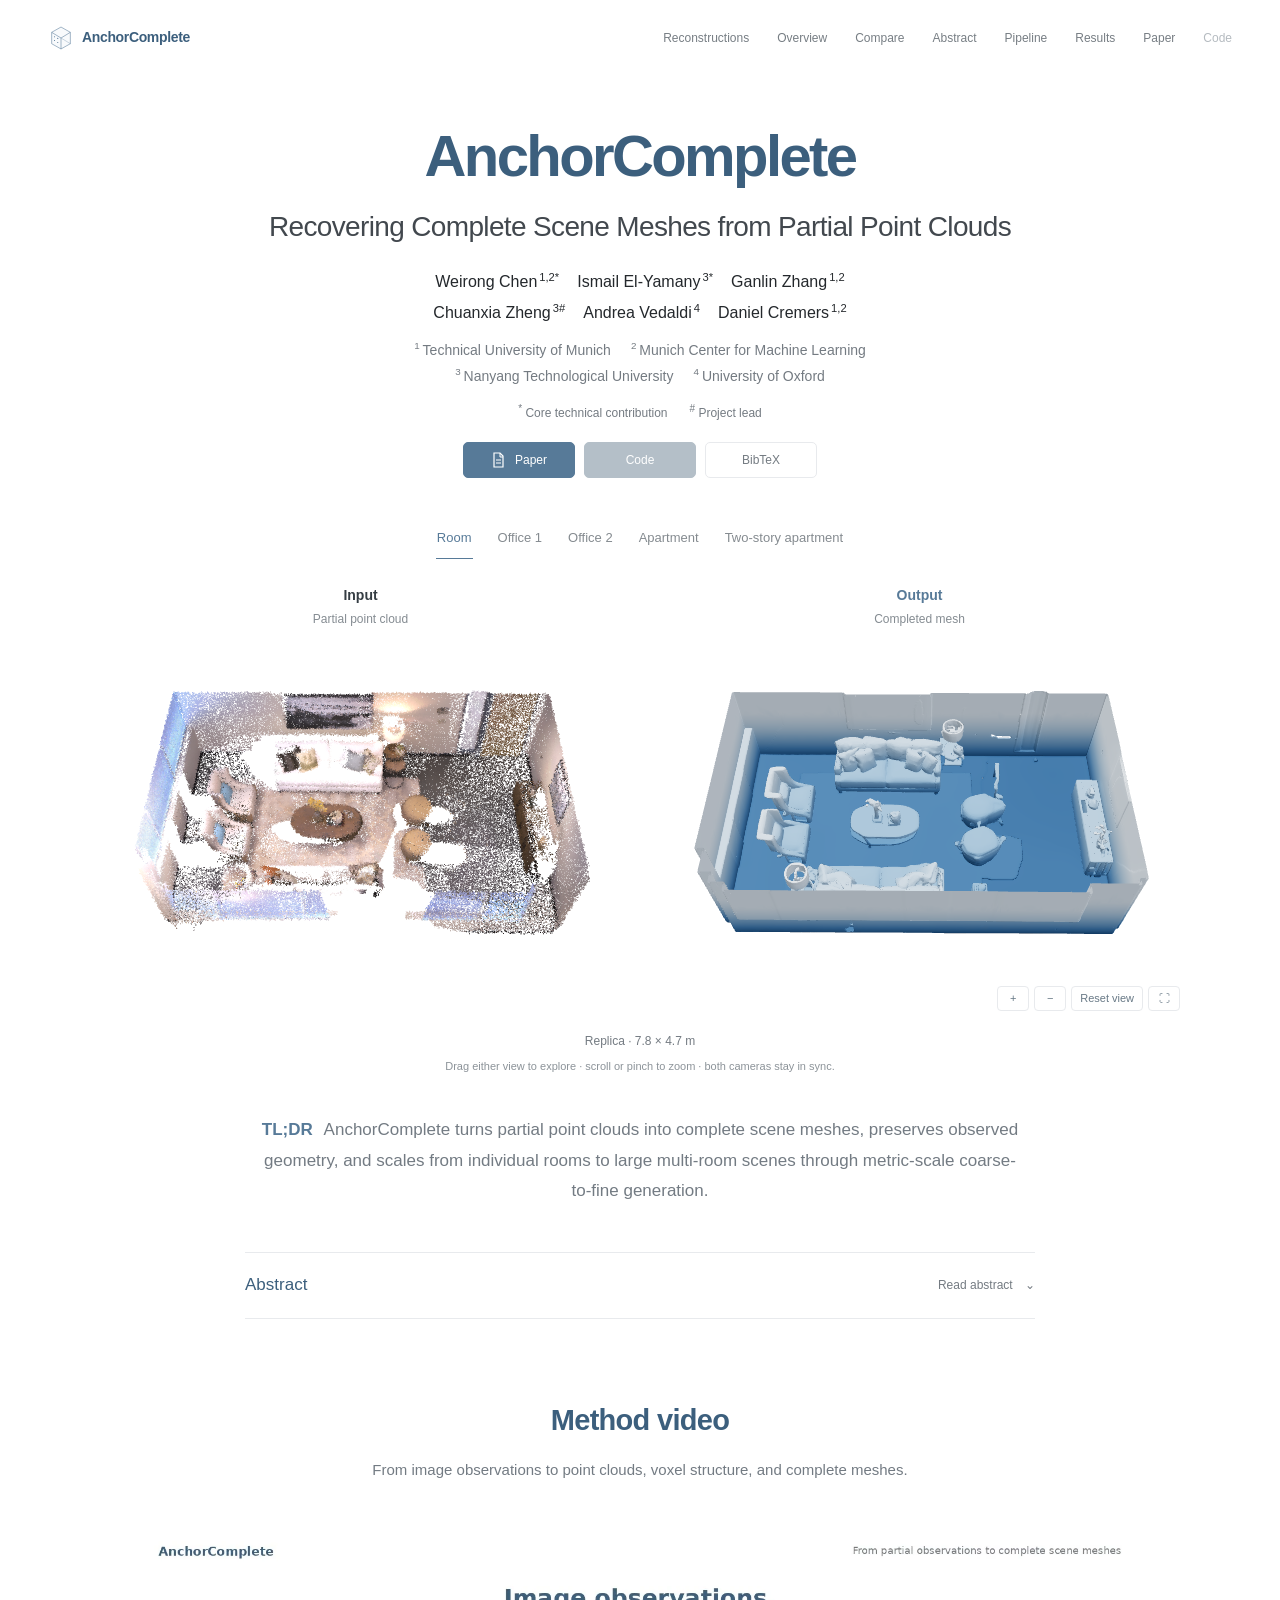
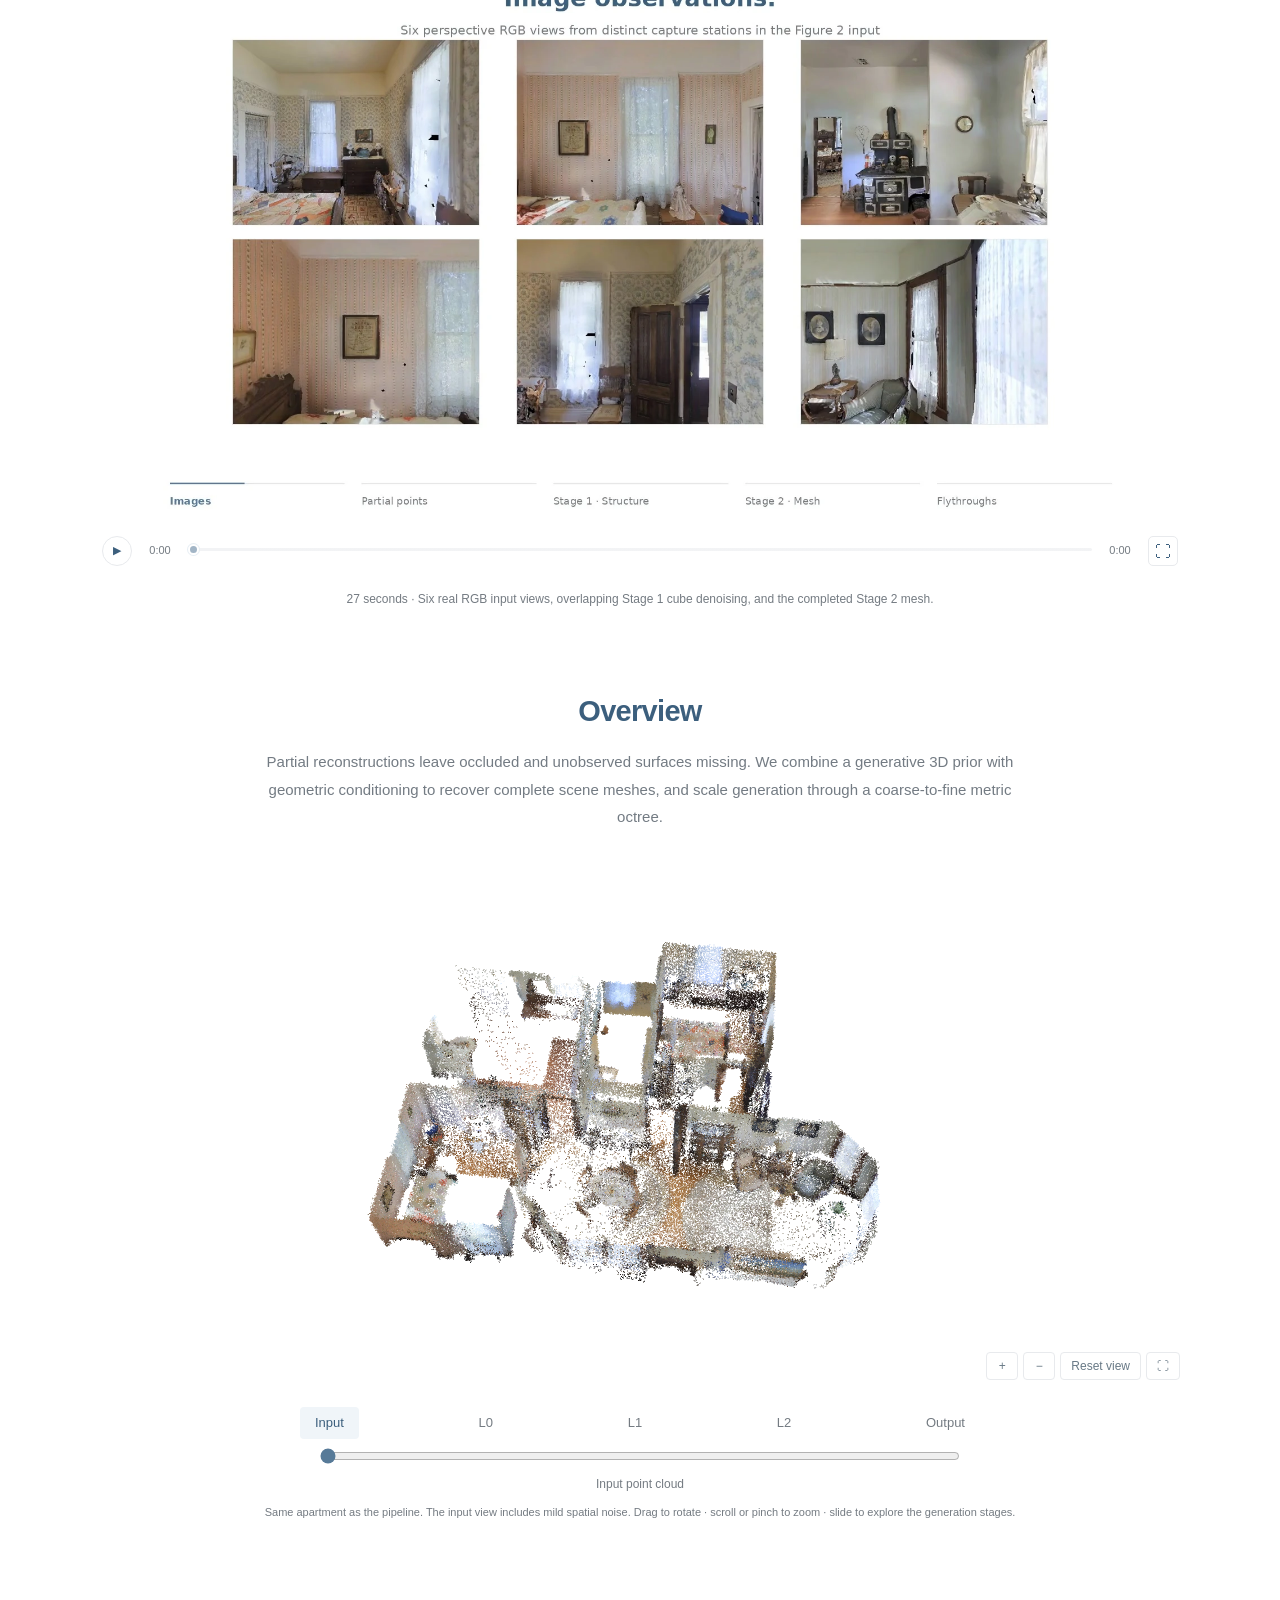
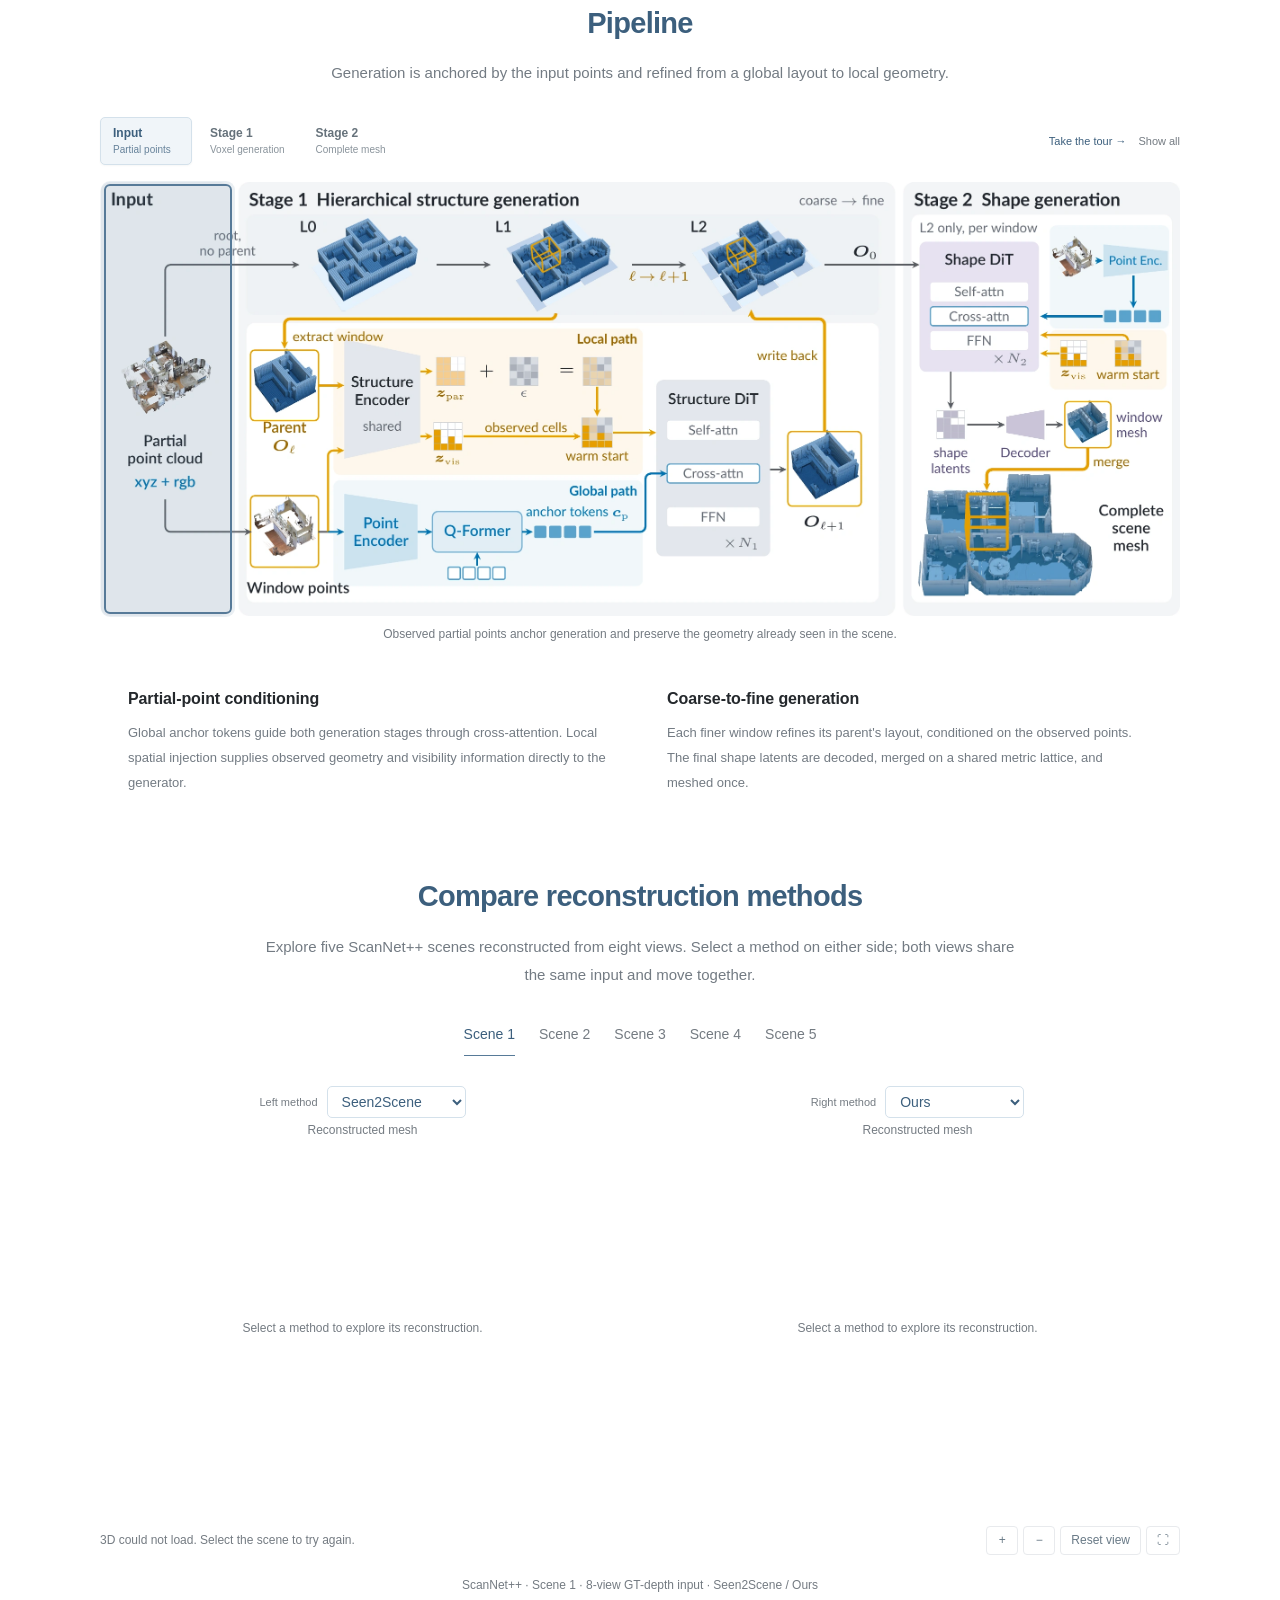
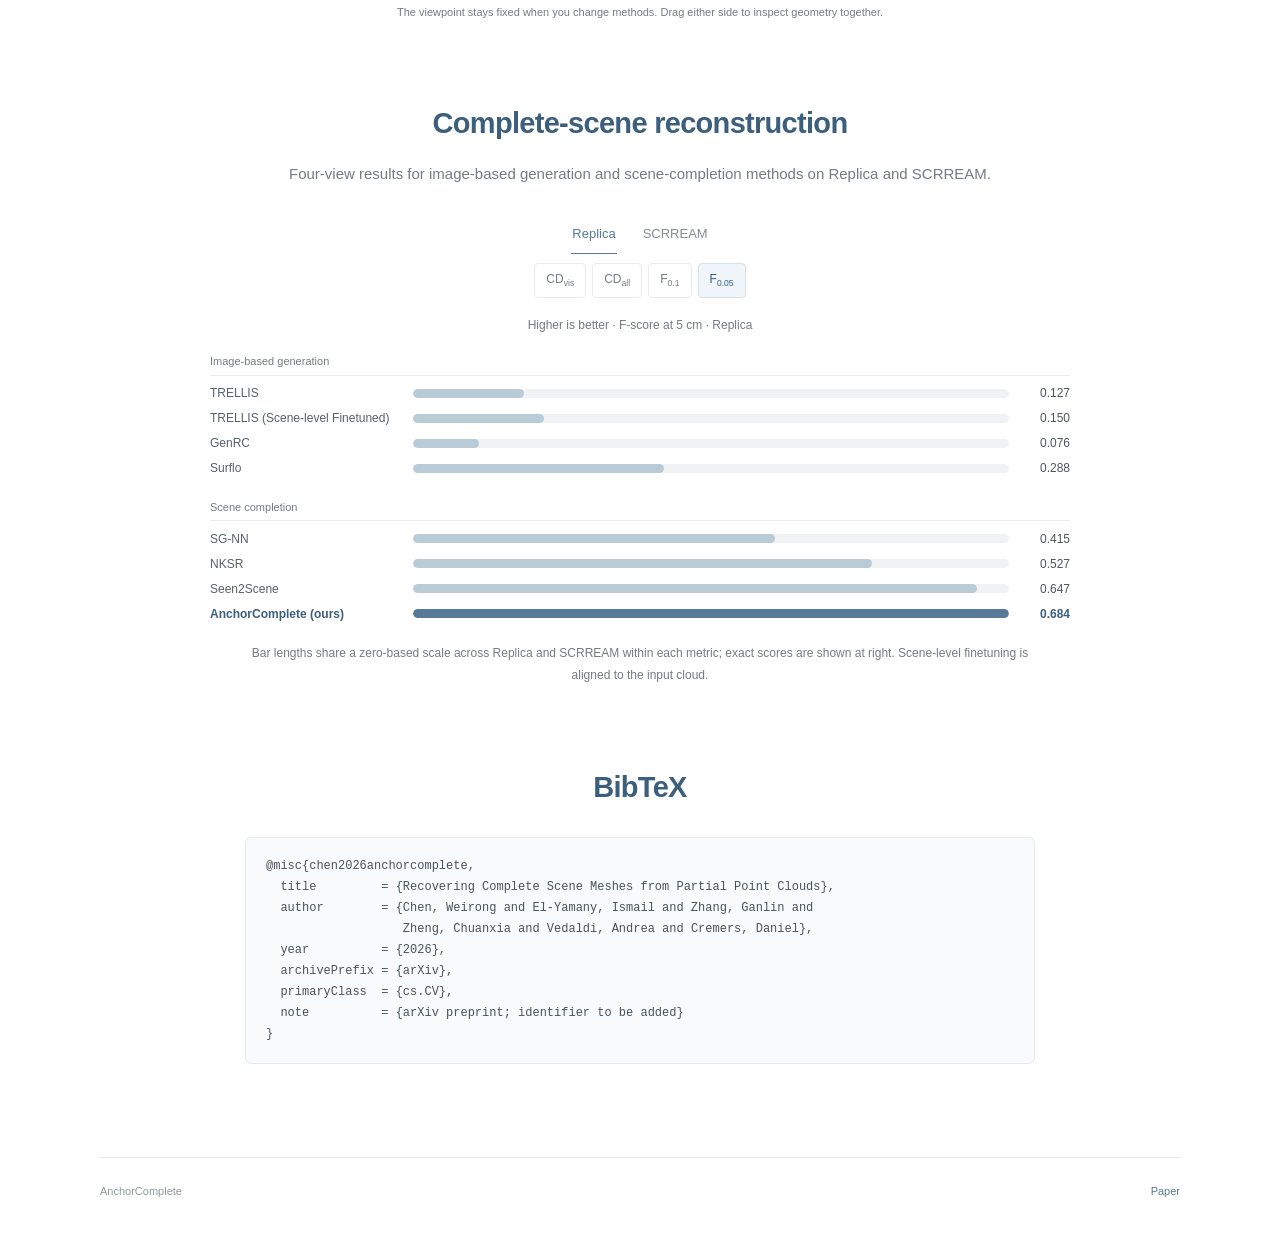
==== commit cacc12d6: "Add latest Overleaf paper PDF" ====
--- a/anchor-complete/index.html
+++ b/anchor-complete/index.html
@@ -9,15 +9,15 @@
   <link rel="icon" href="assets/favicon.svg" type="image/svg+xml">
   <link rel="stylesheet" href="styles.css?v=merged-scene-gallery-v2">
   <script src="scale-scenes.js?v=mp3d-candidates-v1" defer></script>
-  <script src="app.js?v=two-story-input-v14" defer></script>
-  <script src="web-geometry.js?v=teaser-final-mesh-v14" defer></script>
+  <script src="app.js?v=two-story-input-v15" defer></script>
+  <script src="web-geometry.js?v=teaser-final-mesh-v15" defer></script>
   <script type="module" src="viewer-3d.js?v=input-no-frustums-v1"></script>
 </head>
 <body>
 <a class="skip" href="#main">Skip to content</a>
 <header class="site-header">
   <a class="wordmark" href="#"><img src="assets/anchorcomplete-mark.svg" alt="" width="26" height="26">AnchorComplete</a>
-  <nav aria-label="Main navigation"><a href="#reconstructions">Reconstructions</a><a href="#overview">Overview</a><a href="#comparison">Compare</a><a href="#abstract">Abstract</a><a href="#method">Pipeline</a><a href="#results">Results</a><span class="nav-disabled" aria-disabled="true" title="Temporarily unavailable">Paper</span><span class="nav-disabled" aria-disabled="true" title="Repository URL not set">Code</span></nav>
+  <nav aria-label="Main navigation"><a href="#reconstructions">Reconstructions</a><a href="#overview">Overview</a><a href="#comparison">Compare</a><a href="#abstract">Abstract</a><a href="#method">Pipeline</a><a href="#results">Results</a><a href="assets/anchorcomplete-paper-9446aab.pdf" target="_blank" rel="noopener" aria-label="Open latest paper PDF">Paper</a><span class="nav-disabled" aria-disabled="true" title="Repository URL not set">Code</span></nav>
 </header>
 <main id="main">
   <section class="hero container">
@@ -27,7 +27,7 @@
     <p class="affiliations"><span><sup>1</sup>Technical University of Munich</span><span><sup>2</sup>Munich Center for Machine Learning</span><br><span><sup>3</sup>Nanyang Technological University</span><span><sup>4</sup>University of Oxford</span></p>
     <p class="author-roles"><span><sup>*</sup> Core technical contribution</span><span><sup>#</sup> Project lead</span></p>
     <div class="hero-actions">
-      <span class="paper-button is-disabled" aria-disabled="true" title="Temporarily unavailable"><svg aria-hidden="true" width="15" height="16" viewBox="0 0 15 16" fill="none"><path d="M3 1h6l3 3v11H3V1Z" stroke="currentColor" stroke-width="1.2"/><path d="M9 1v4h3M5 8h5M5 11h5" stroke="currentColor"/></svg>Paper</span>
+      <a class="paper-button" href="assets/anchorcomplete-paper-9446aab.pdf" target="_blank" rel="noopener" aria-label="Open latest paper PDF"><svg aria-hidden="true" width="15" height="16" viewBox="0 0 15 16" fill="none"><path d="M3 1h6l3 3v11H3V1Z" stroke="currentColor" stroke-width="1.2"/><path d="M9 1v4h3M5 8h5M5 11h5" stroke="currentColor"/></svg>Paper</a>
       <span class="paper-button code-button is-disabled" aria-disabled="true" title="Repository URL not set">Code</span>
       <details class="citation-block">
         <summary>BibTeX</summary>
@@ -159,6 +159,6 @@
 }</code></pre></div>
   </section>
 </main>
-<footer class="container"><span>AnchorComplete</span><span class="footer-disabled" aria-disabled="true" title="Temporarily unavailable">Paper</span></footer>
+<footer class="container"><span>AnchorComplete</span><a href="assets/anchorcomplete-paper-9446aab.pdf" target="_blank" rel="noopener">Paper</a></footer>
 </body>
 </html>
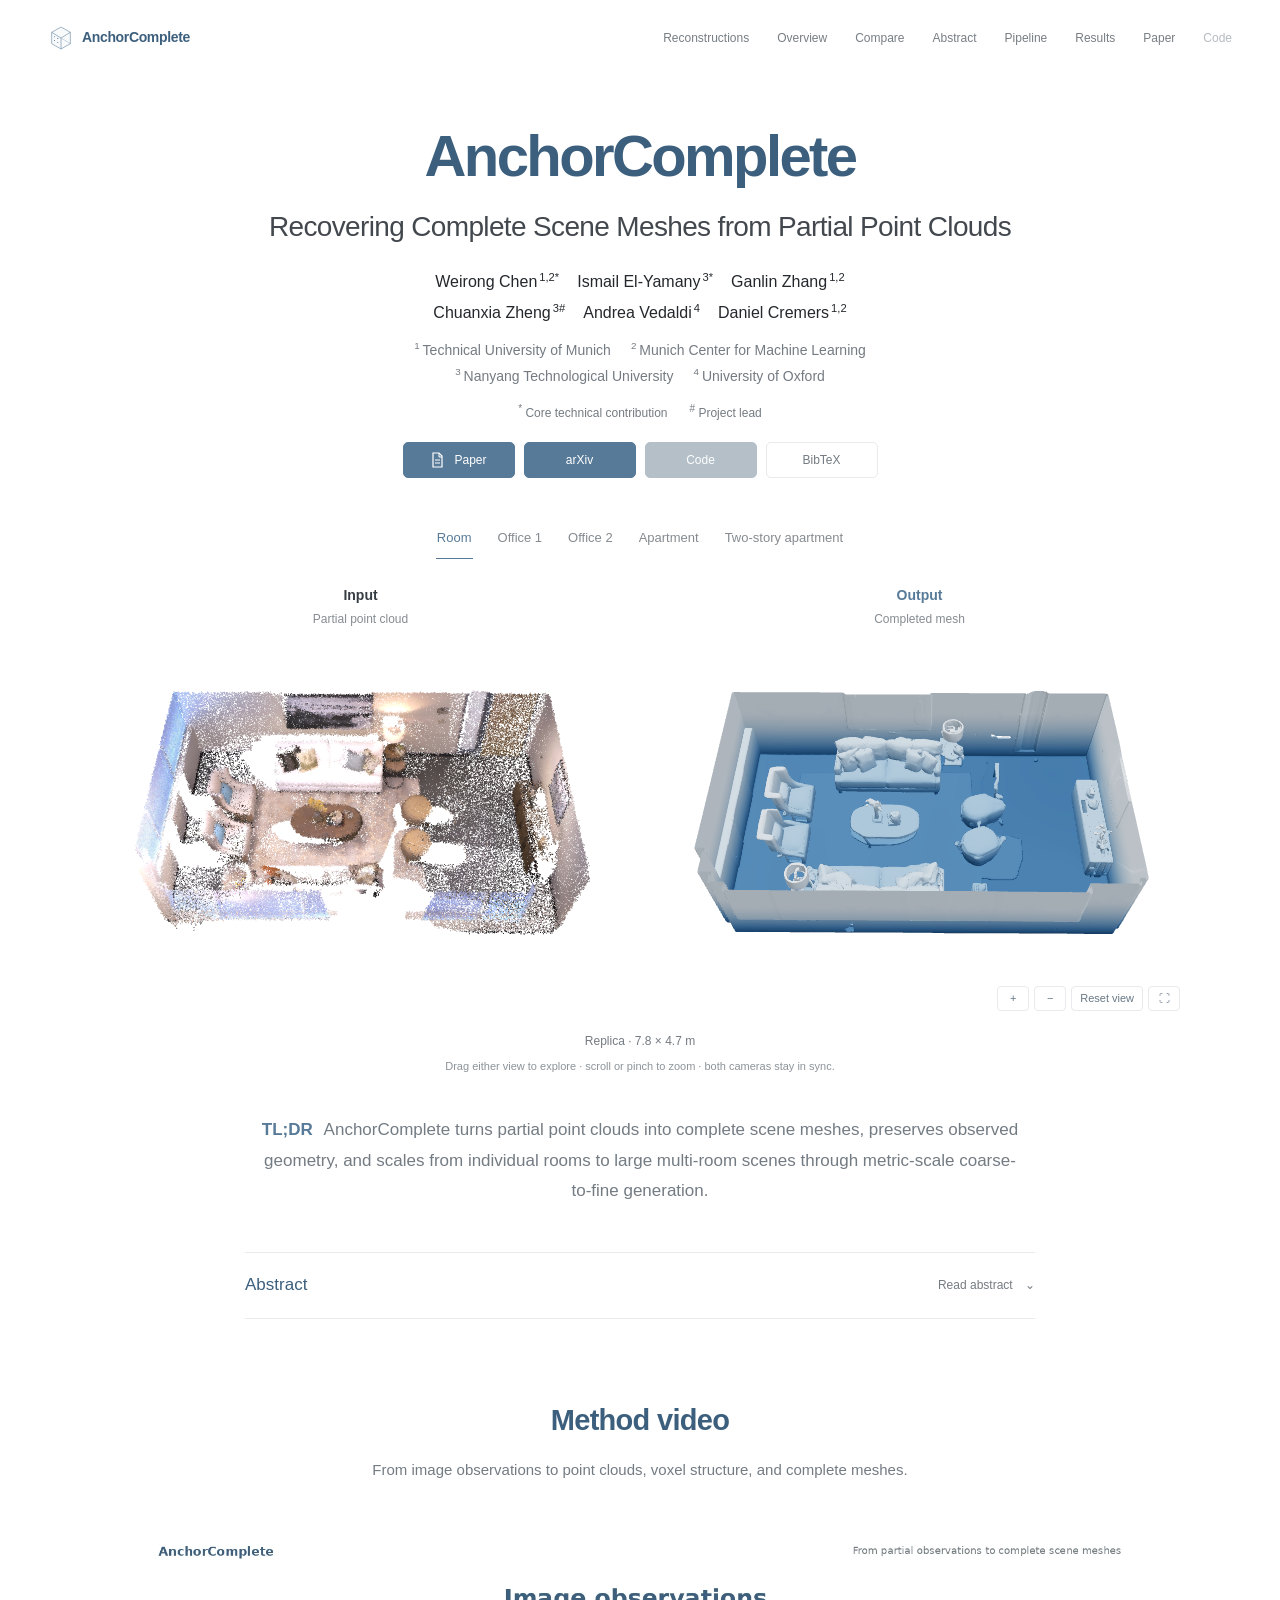
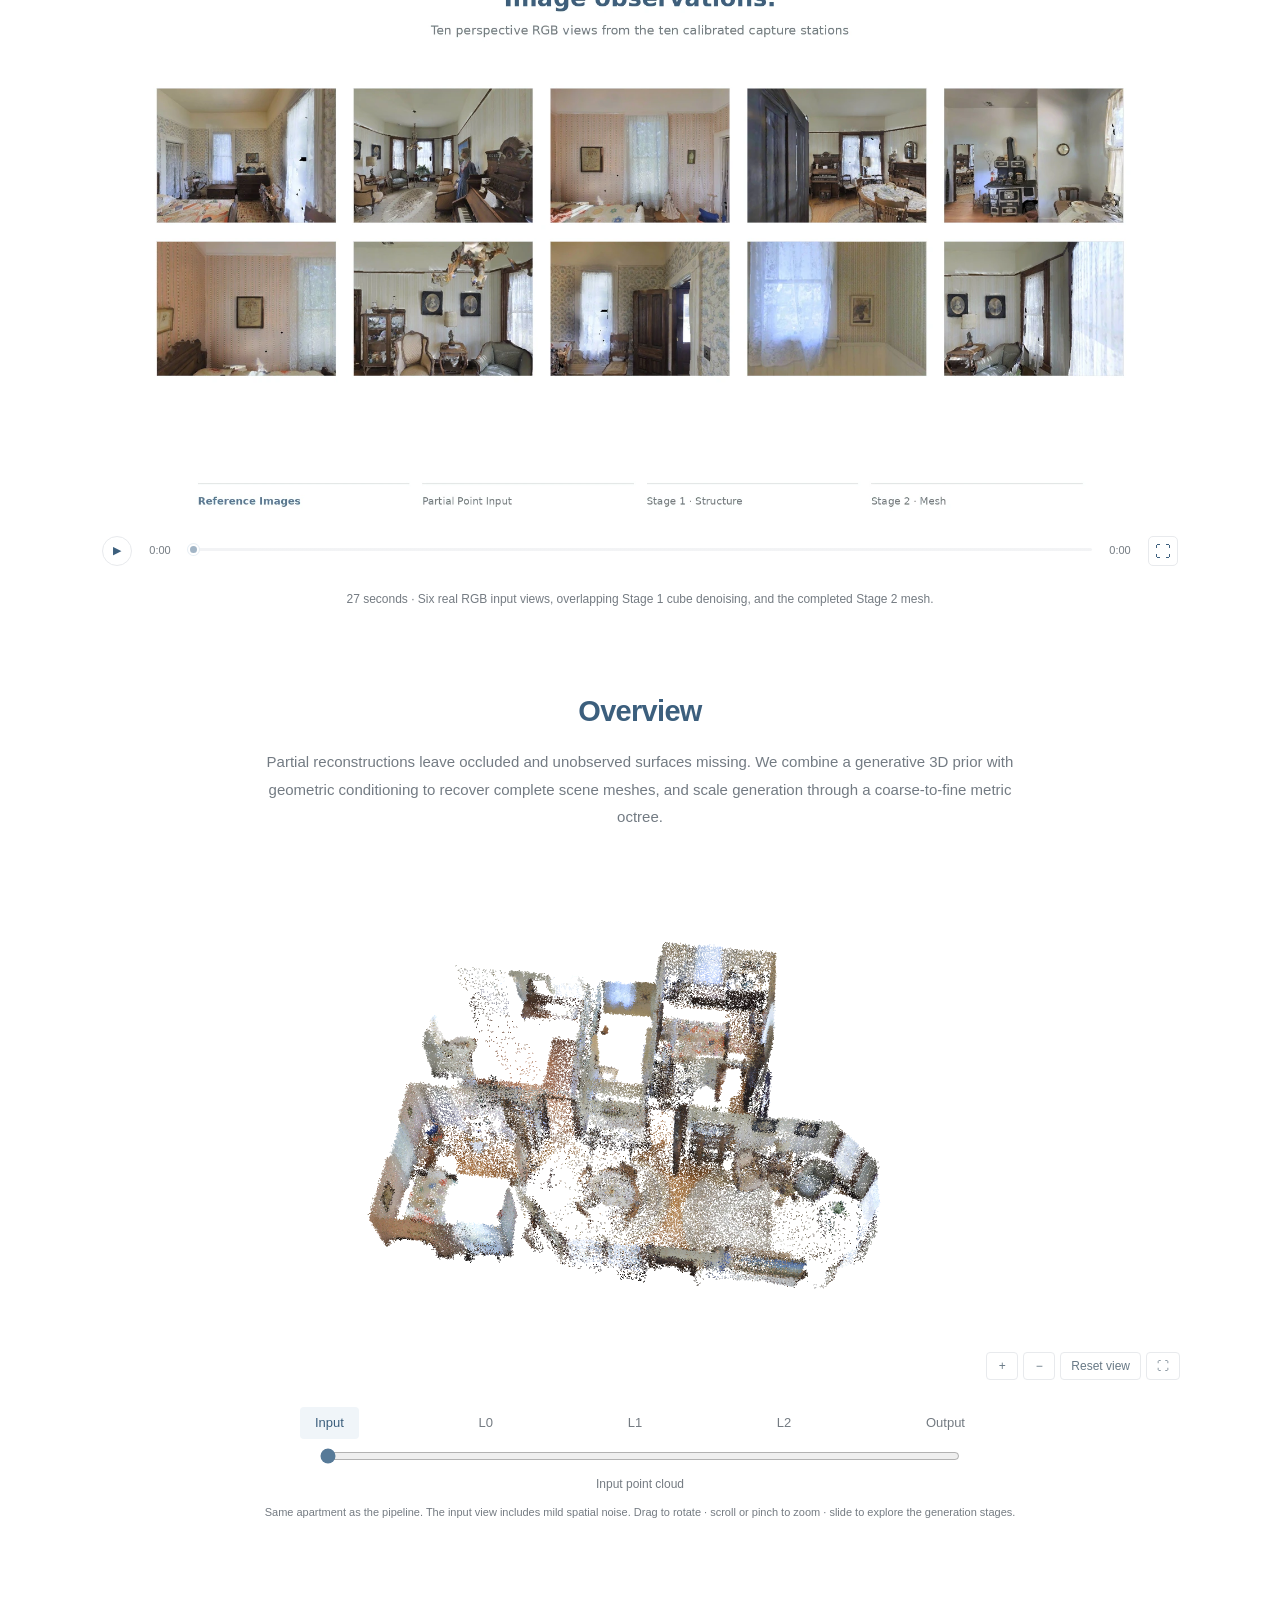
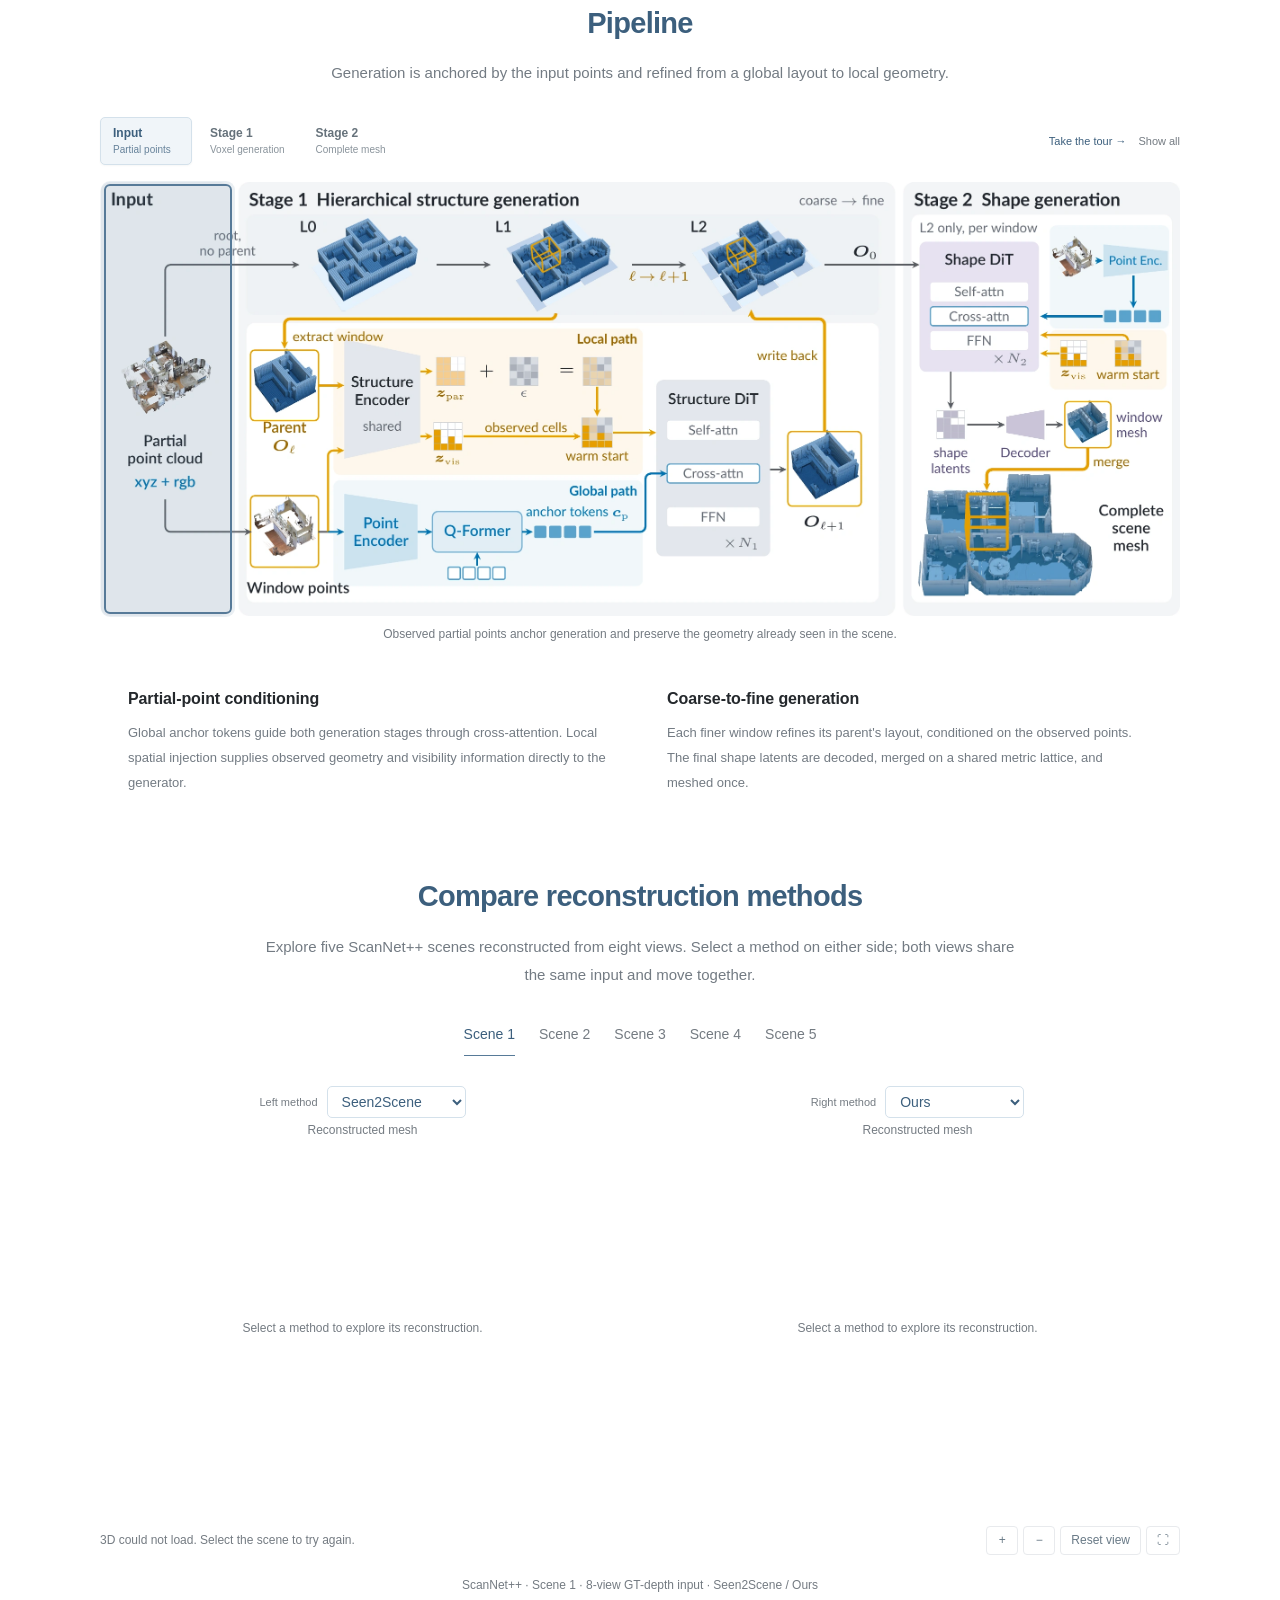
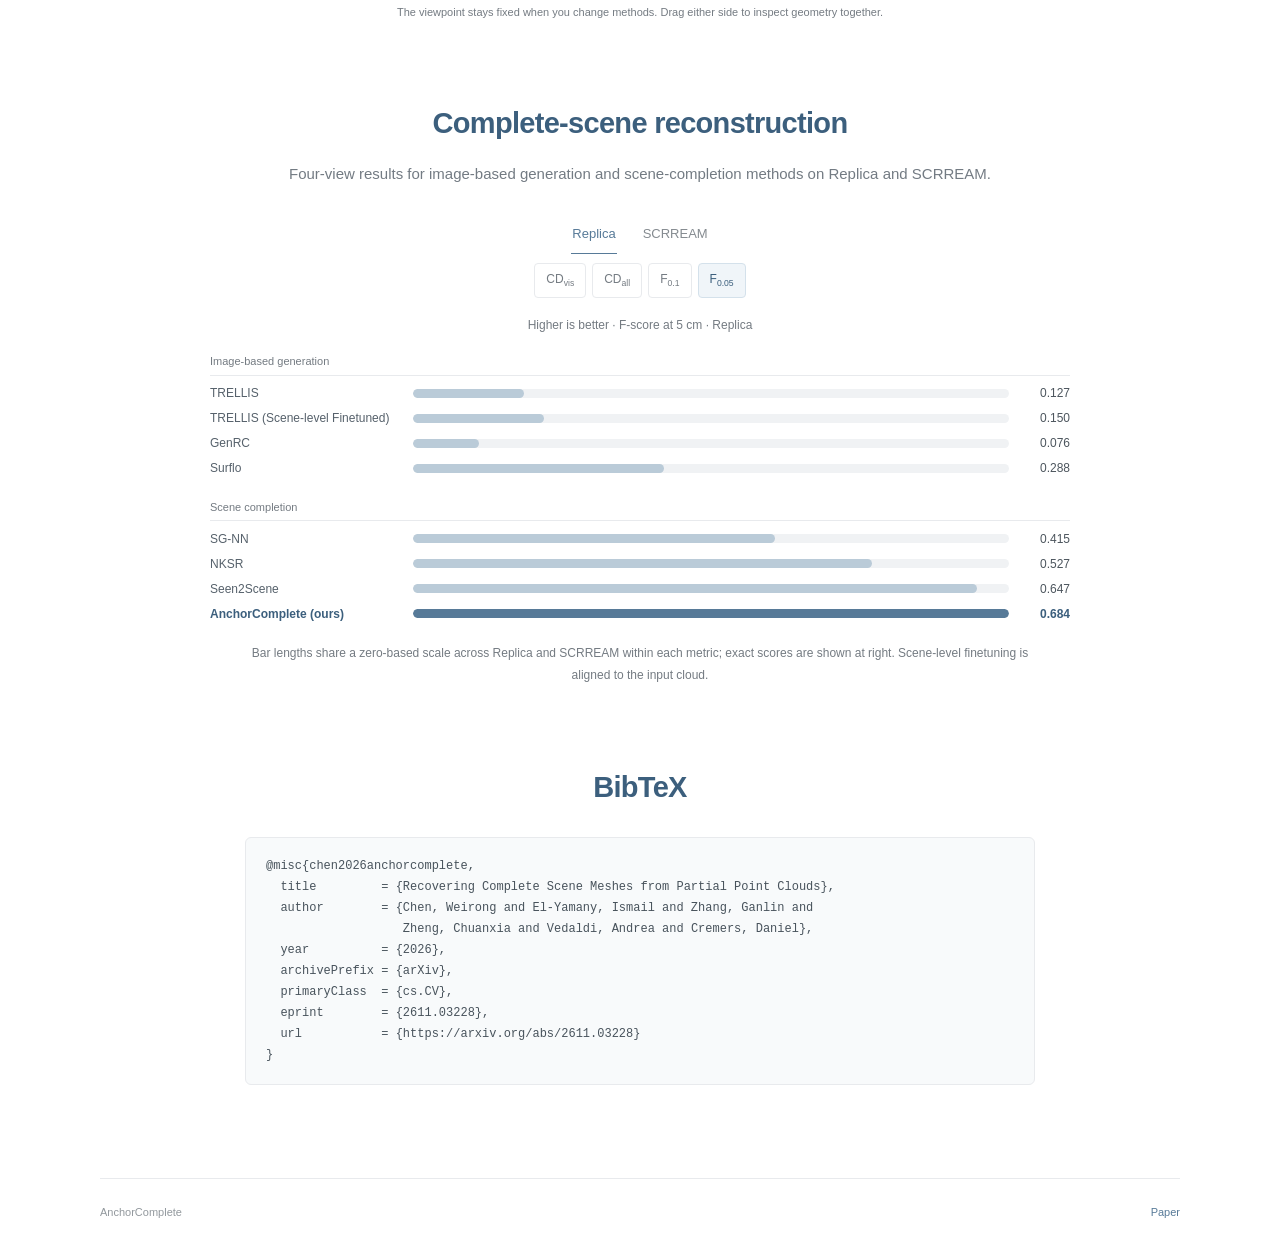
==== commit 2464dd9b: "Update AnchorComplete arXiv links and research preview" ====
--- a/anchor-complete/index.html
+++ b/anchor-complete/index.html
@@ -28,6 +28,7 @@
     <p class="author-roles"><span><sup>*</sup> Core technical contribution</span><span><sup>#</sup> Project lead</span></p>
     <div class="hero-actions">
       <a class="paper-button" href="assets/anchorcomplete-paper-9446aab.pdf" target="_blank" rel="noopener" aria-label="Open latest paper PDF"><svg aria-hidden="true" width="15" height="16" viewBox="0 0 15 16" fill="none"><path d="M3 1h6l3 3v11H3V1Z" stroke="currentColor" stroke-width="1.2"/><path d="M9 1v4h3M5 8h5M5 11h5" stroke="currentColor"/></svg>Paper</a>
+      <a class="paper-button" href="https://arxiv.org/abs/2611.03228" target="_blank" rel="noopener noreferrer" aria-label="Open AnchorComplete on arXiv">arXiv</a>
       <span class="paper-button code-button is-disabled" aria-disabled="true" title="Repository URL not set">Code</span>
       <details class="citation-block">
         <summary>BibTeX</summary>
@@ -38,7 +39,8 @@
   year          = {2026},
   archivePrefix = {arXiv},
   primaryClass  = {cs.CV},
-  note          = {arXiv preprint; identifier to be added}
+  eprint        = {2611.03228},
+  url           = {https://arxiv.org/abs/2611.03228}
 }</code></pre>
       </details>
     </div>
@@ -72,7 +74,7 @@
   <section class="section container" id="video" aria-labelledby="video-title">
     <div class="section-intro"><h2 id="video-title">Method video</h2><p>From image observations to point clouds, voxel structure, and complete meshes.</p></div>
     <div class="method-video-player" id="method-video-player">
-      <video class="method-video" playsinline preload="metadata" poster="assets/method-poster.webp?v=six-input-views-v1" aria-label="AnchorComplete method video showing image observations, Stage 1 cube denoising, and the completed Stage 2 mesh"><source src="assets/anchorcomplete-method.mp4?v=mesh-ending-v1" type="video/mp4">Your browser does not support embedded video. <a href="assets/anchorcomplete-method.mp4?v=mesh-ending-v1">Download the method video.</a></video>
+      <video class="method-video" playsinline preload="metadata" poster="assets/method-poster.webp?v=l0-single-cube-denoising-v2" aria-label="AnchorComplete method video showing ten reference images, their projection into a partial point input, animated Stage 1 cube denoising, and the completed Stage 2 mesh"><source src="assets/anchorcomplete-method.mp4?v=l0-single-cube-denoising-v2" type="video/mp4">Your browser does not support embedded video. <a href="assets/anchorcomplete-method.mp4?v=l0-single-cube-denoising-v2">Download the method video.</a></video>
       <div class="method-video-controls" role="group" aria-label="Method video controls">
         <button class="video-play" id="method-video-play" type="button" aria-label="Play video"><span aria-hidden="true">▶</span></button>
         <span class="video-time" id="method-video-current" aria-label="Current time">0:00</span>
@@ -155,7 +157,8 @@
   year          = {2026},
   archivePrefix = {arXiv},
   primaryClass  = {cs.CV},
-  note          = {arXiv preprint; identifier to be added}
+  eprint        = {2611.03228},
+  url           = {https://arxiv.org/abs/2611.03228}
 }</code></pre></div>
   </section>
 </main>
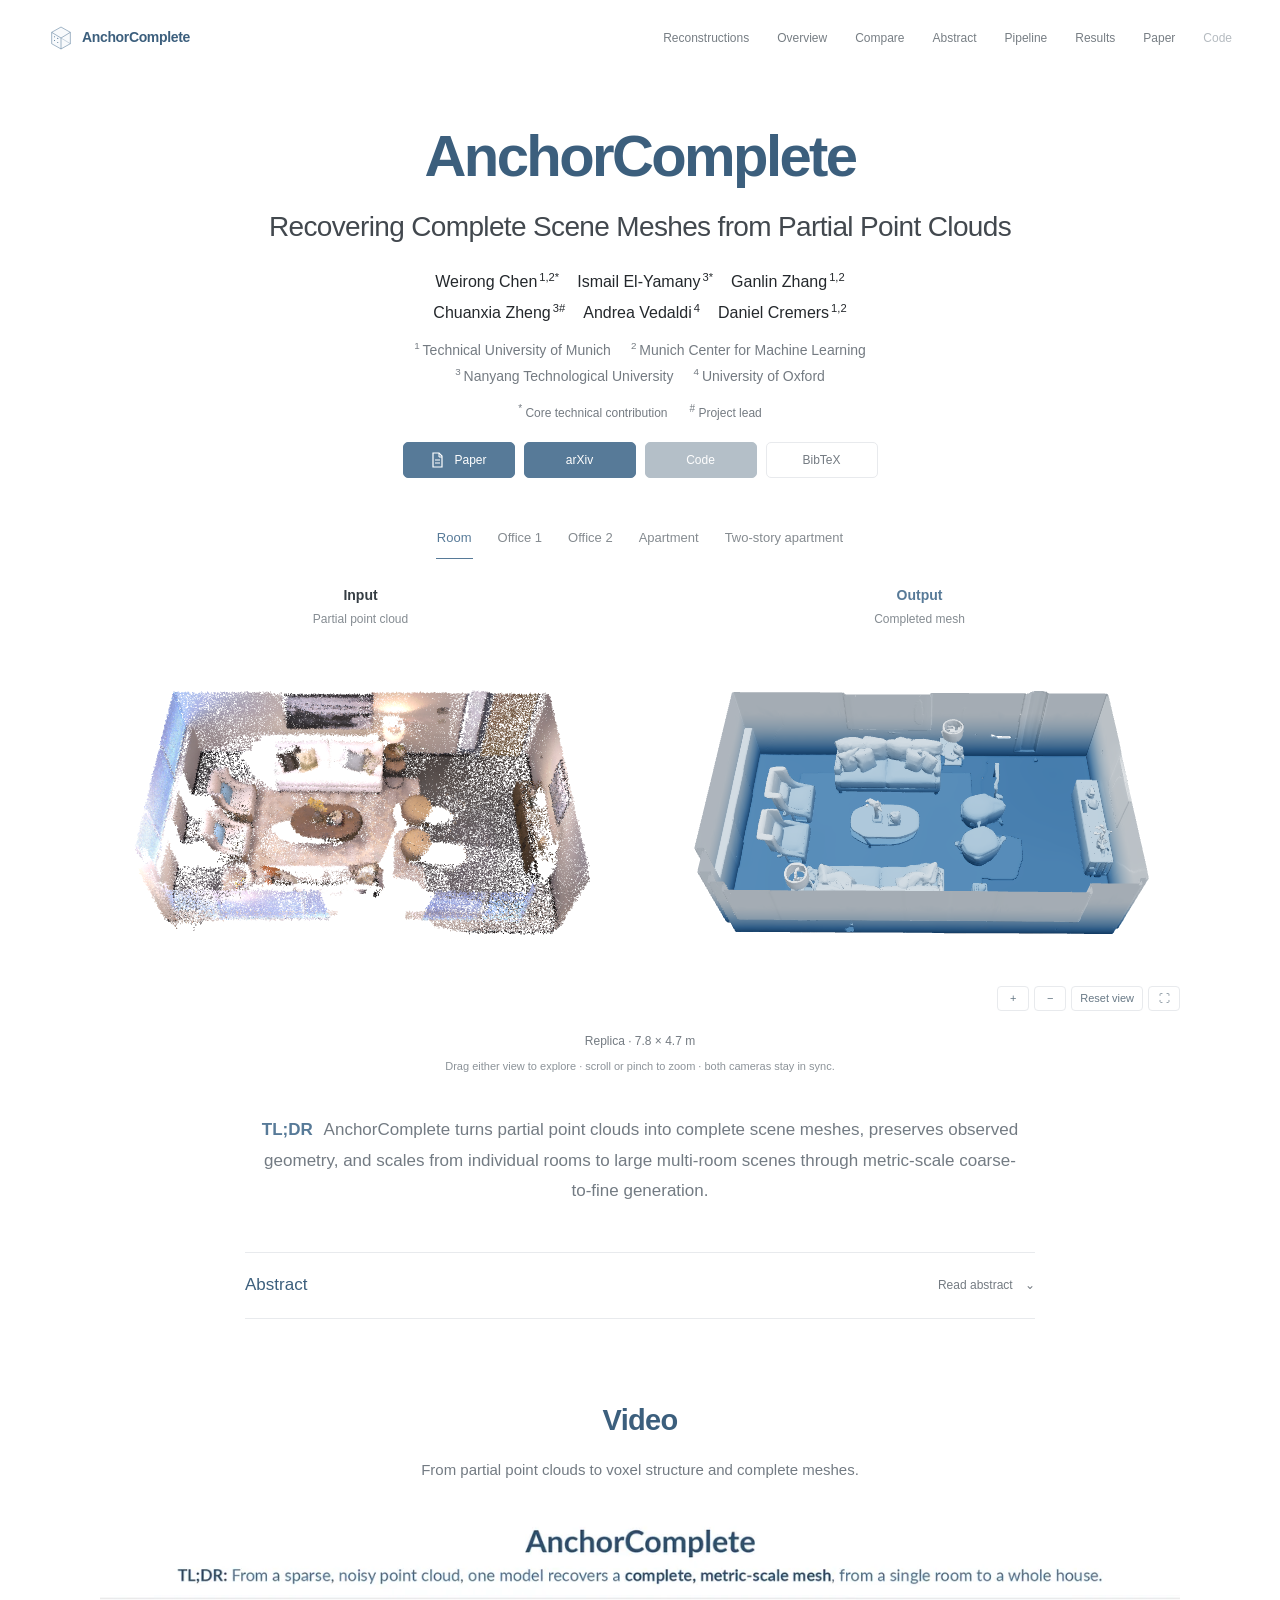
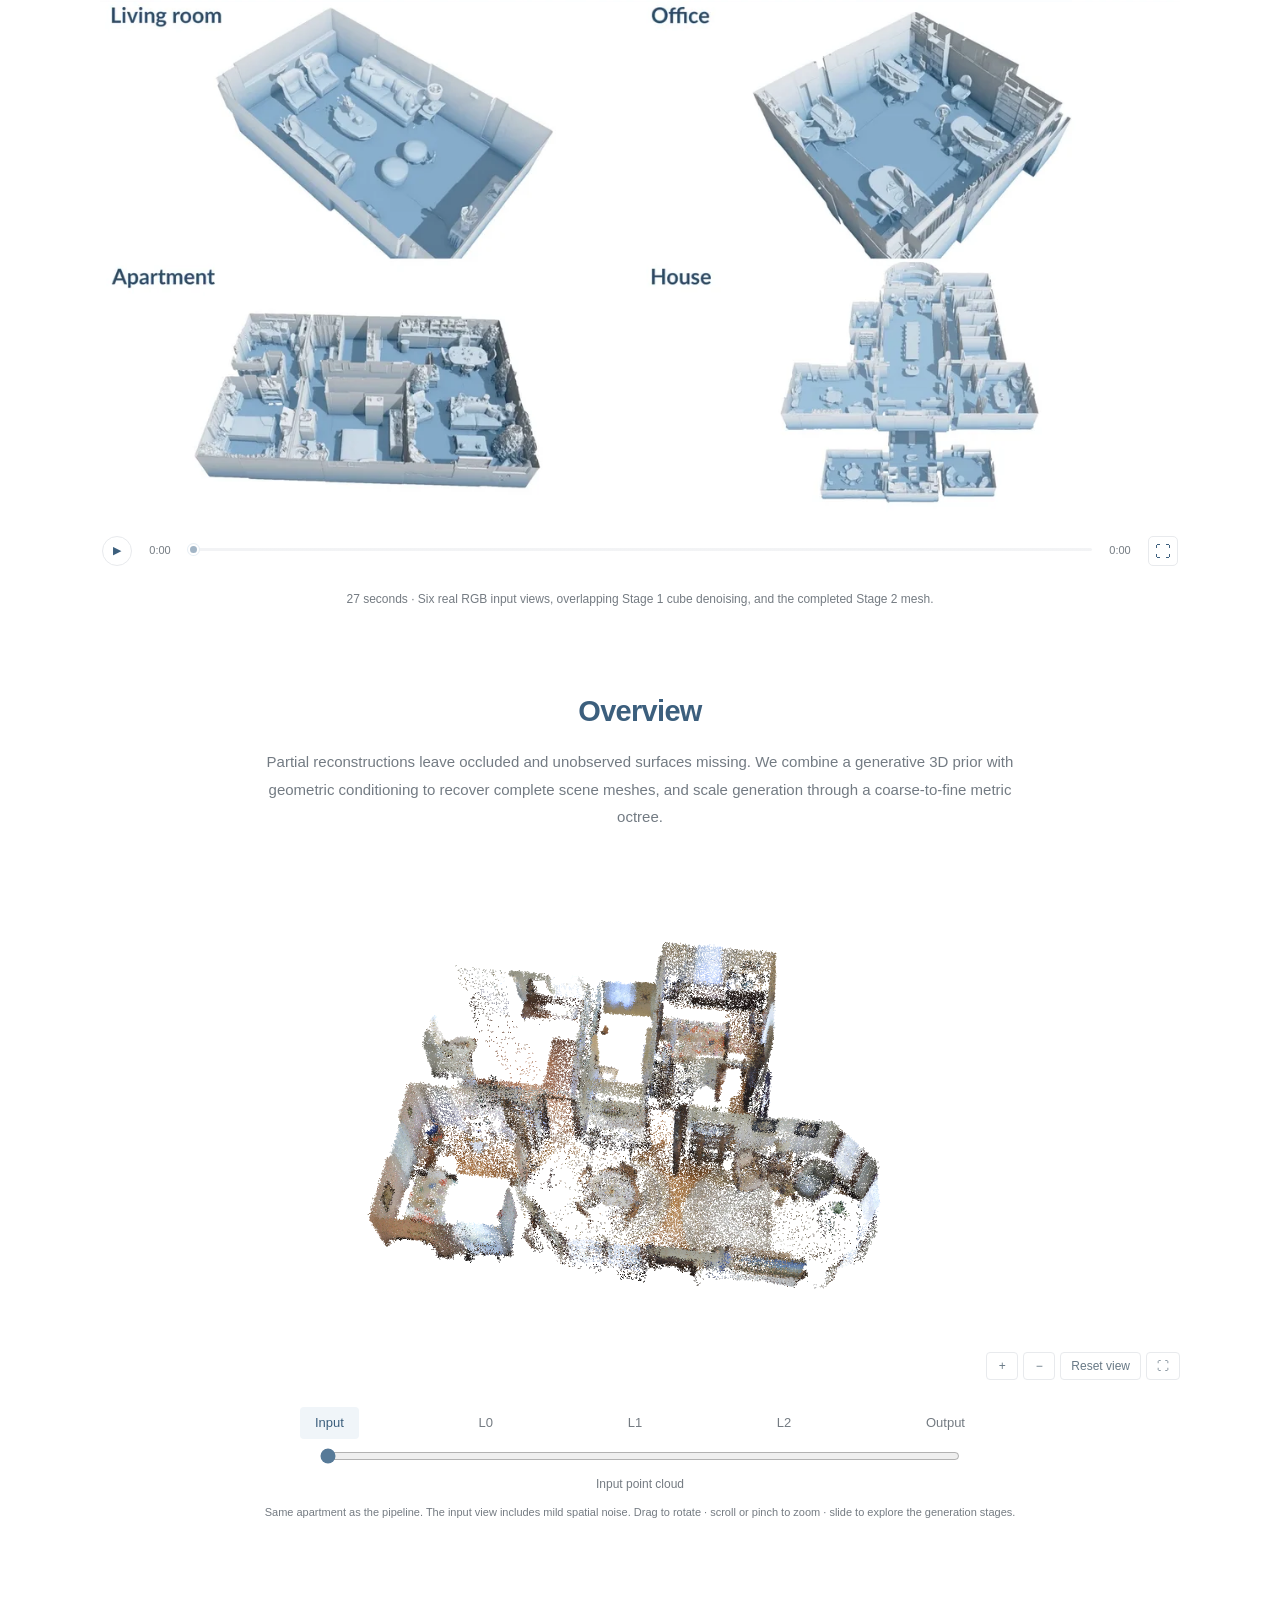
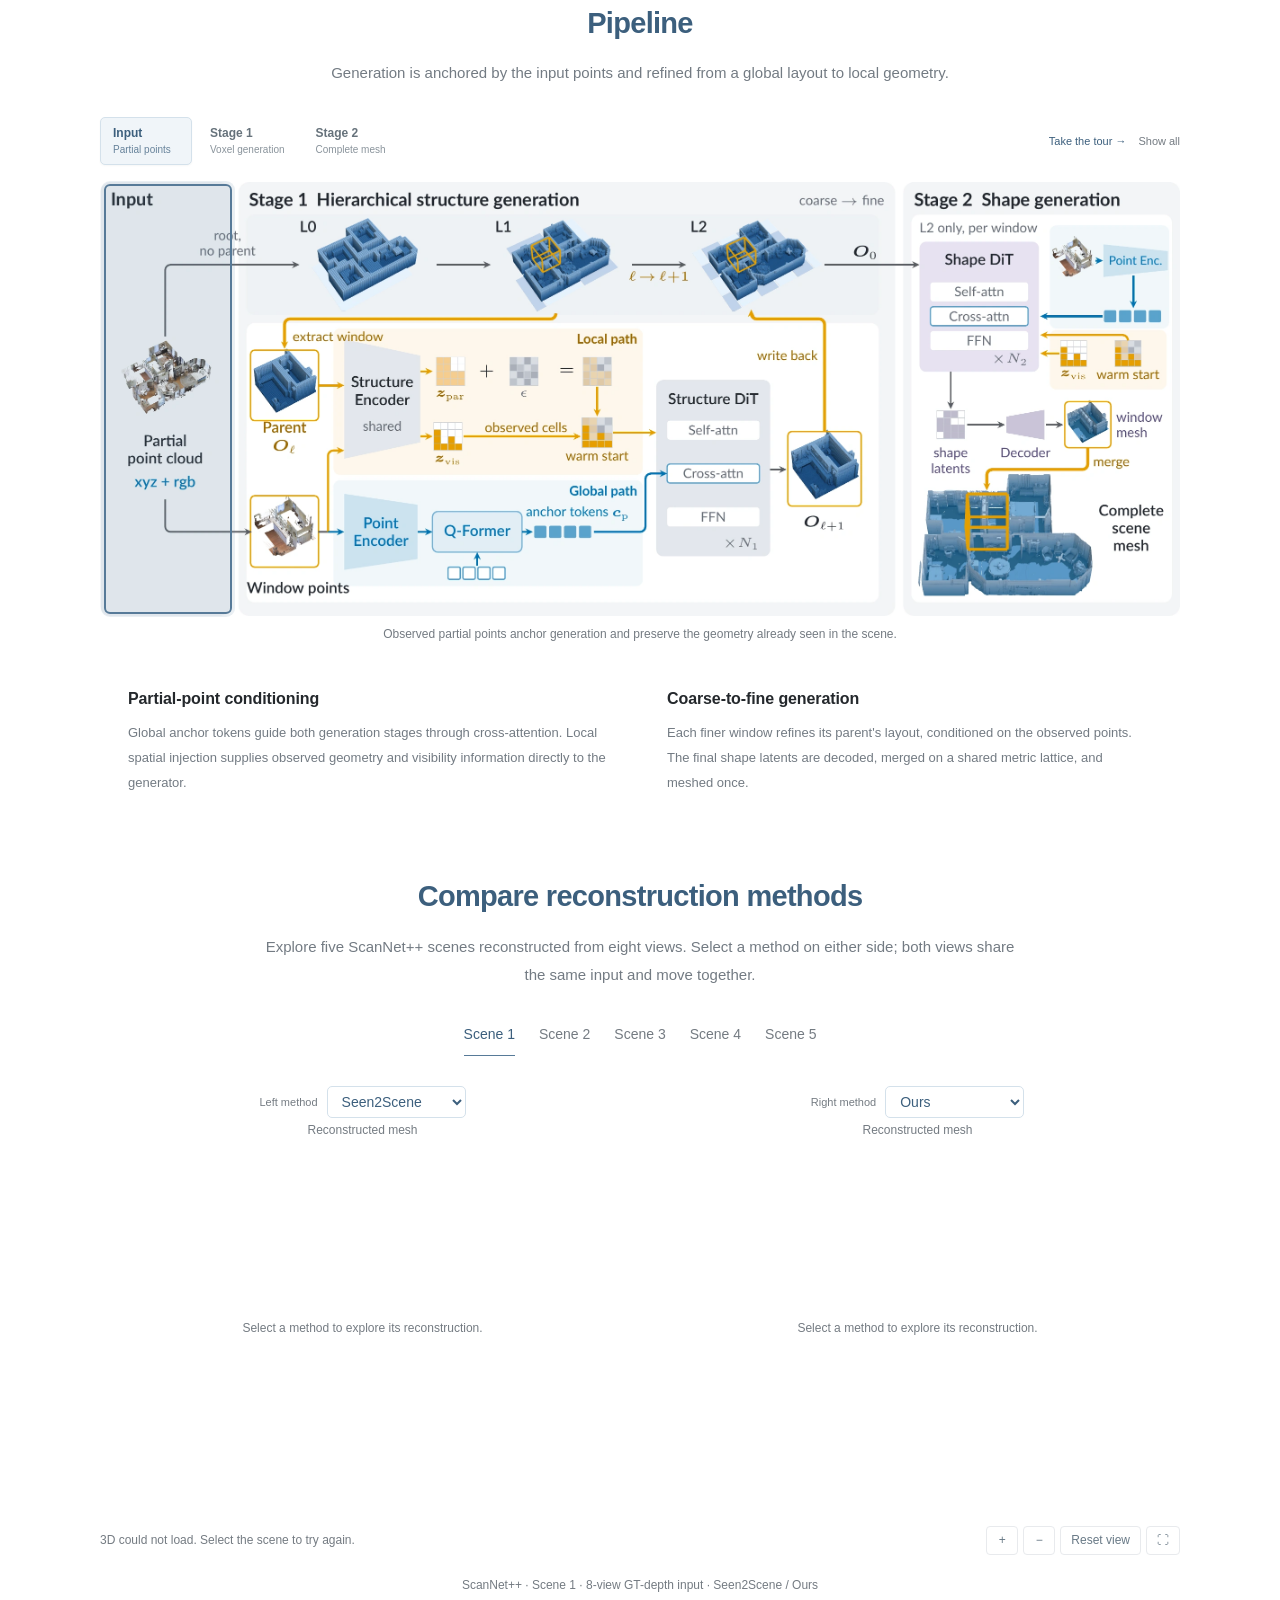
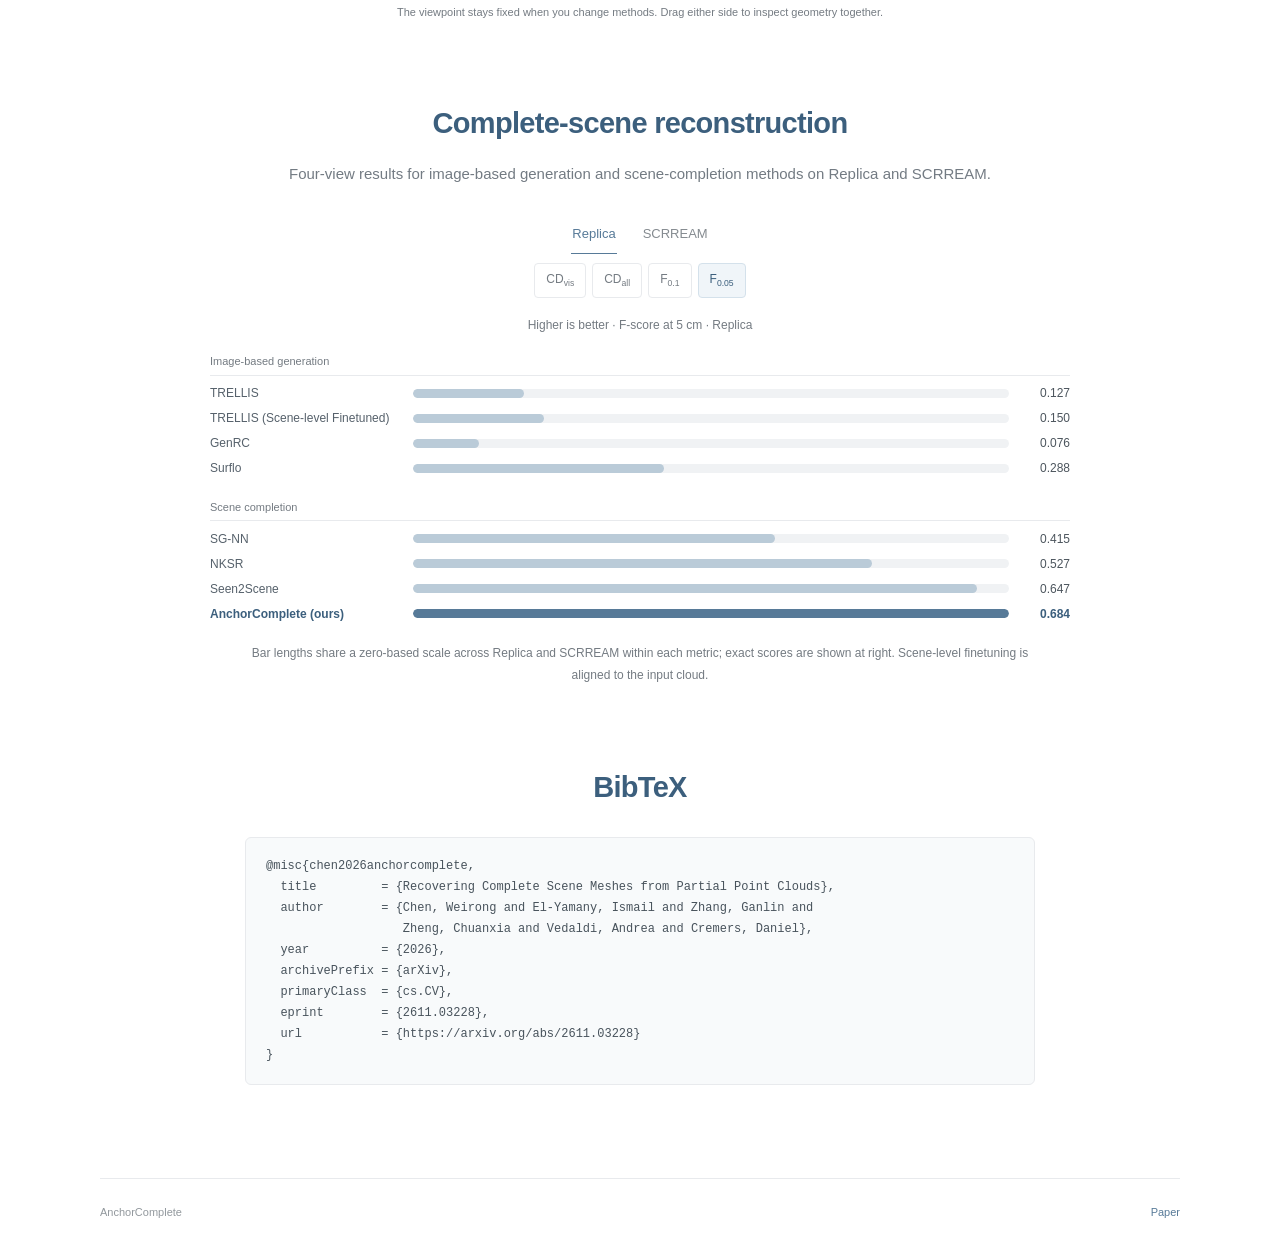
==== commit d47b2381: "Replace the AnchorComplete method video with the 45 s overview cut Co-Authored-By: Claude Opus 5.5 <" ====
--- a/anchor-complete/index.html
+++ b/anchor-complete/index.html
@@ -72,9 +72,9 @@
   </section>
 
   <section class="section container" id="video" aria-labelledby="video-title">
-    <div class="section-intro"><h2 id="video-title">Method video</h2><p>From image observations to point clouds, voxel structure, and complete meshes.</p></div>
+    <div class="section-intro"><h2 id="video-title">Video</h2><p>From partial point clouds to voxel structure and complete meshes.</p></div>
     <div class="method-video-player" id="method-video-player">
-      <video class="method-video" playsinline preload="metadata" poster="assets/method-poster.webp?v=l0-single-cube-denoising-v2" aria-label="AnchorComplete method video showing ten reference images, their projection into a partial point input, animated Stage 1 cube denoising, and the completed Stage 2 mesh"><source src="assets/anchorcomplete-method.mp4?v=l0-single-cube-denoising-v2" type="video/mp4">Your browser does not support embedded video. <a href="assets/anchorcomplete-method.mp4?v=l0-single-cube-denoising-v2">Download the method video.</a></video>
+      <video class="method-video" playsinline preload="metadata" poster="assets/method-poster.webp?v=overview-v20" aria-label="AnchorComplete overview video: partial point clouds become voxels and complete meshes across scenes, the method on one apartment, and a six-method comparison on a real-world room"><source src="assets/anchorcomplete-method.mp4?v=overview-v20" type="video/mp4">Your browser does not support embedded video. <a href="assets/anchorcomplete-method.mp4?v=l0-single-cube-denoising-v2">Download the method video.</a></video>
       <div class="method-video-controls" role="group" aria-label="Method video controls">
         <button class="video-play" id="method-video-play" type="button" aria-label="Play video"><span aria-hidden="true">▶</span></button>
         <span class="video-time" id="method-video-current" aria-label="Current time">0:00</span>
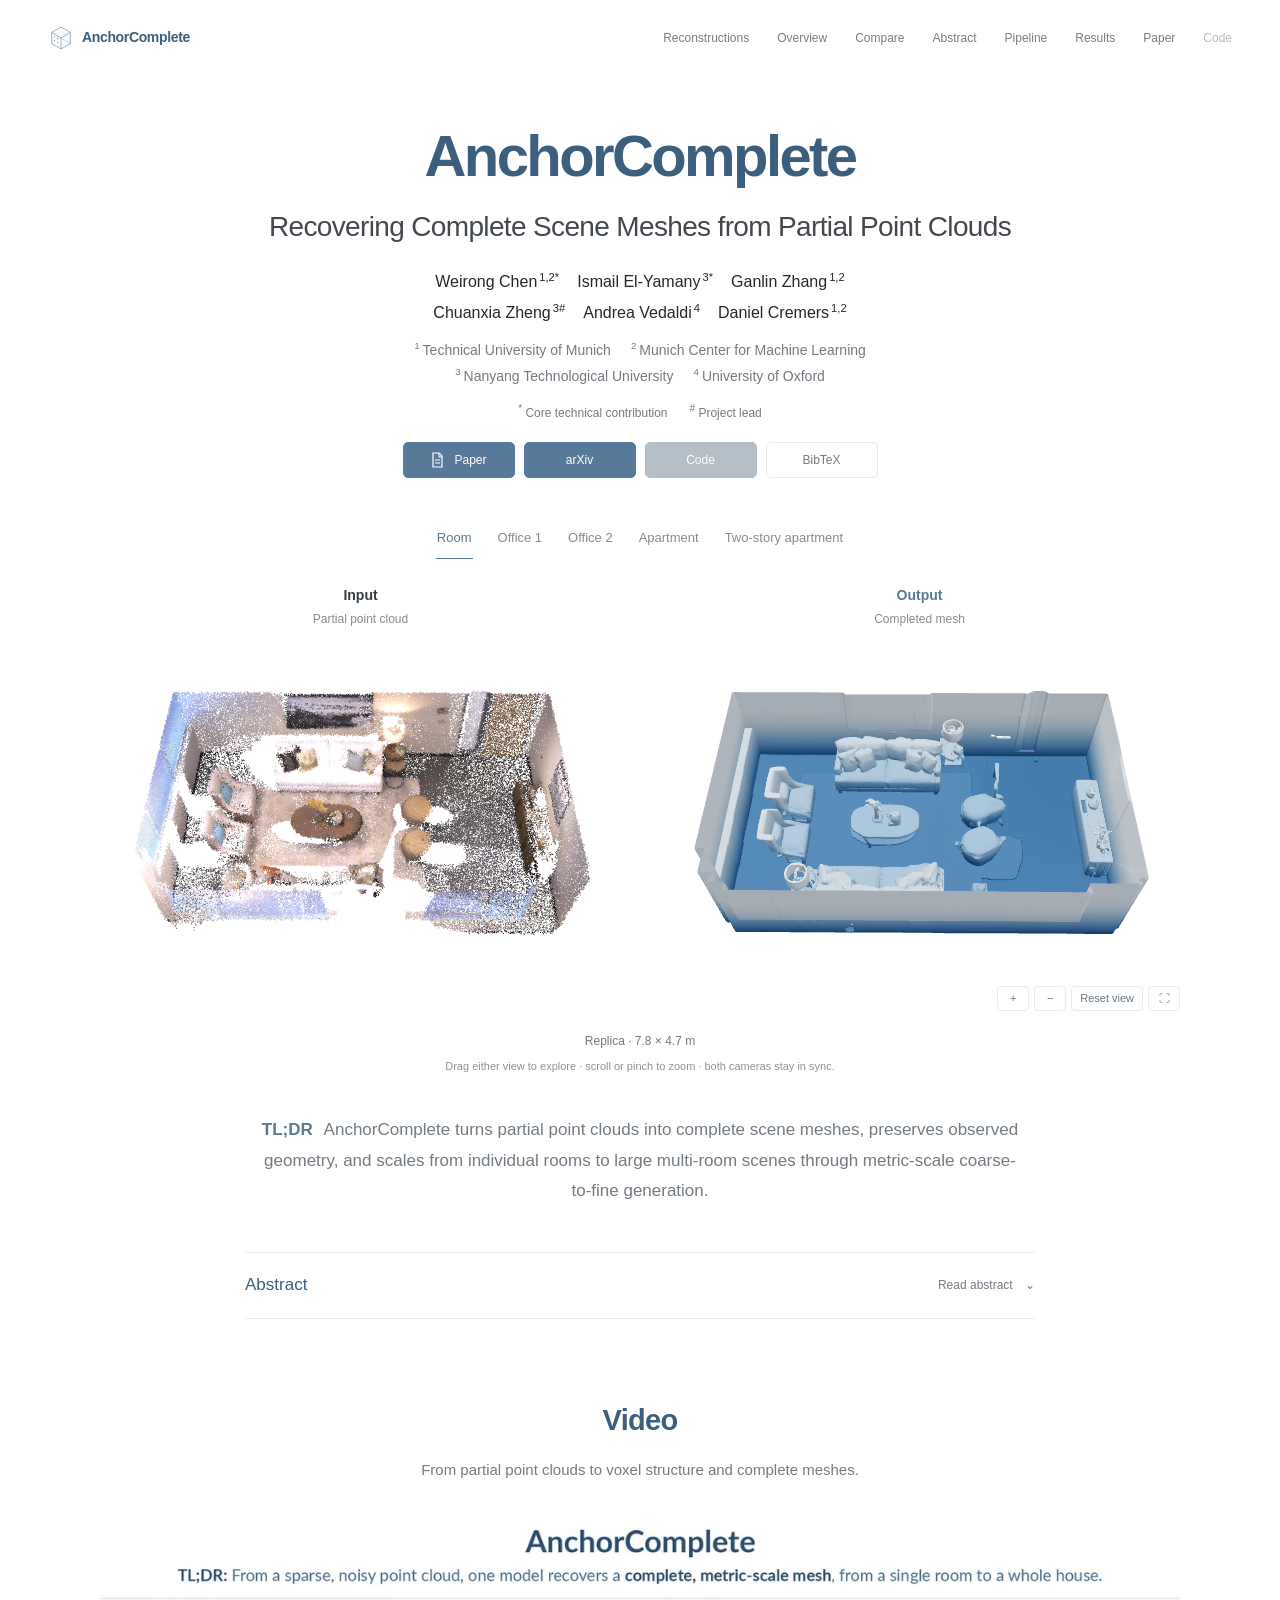
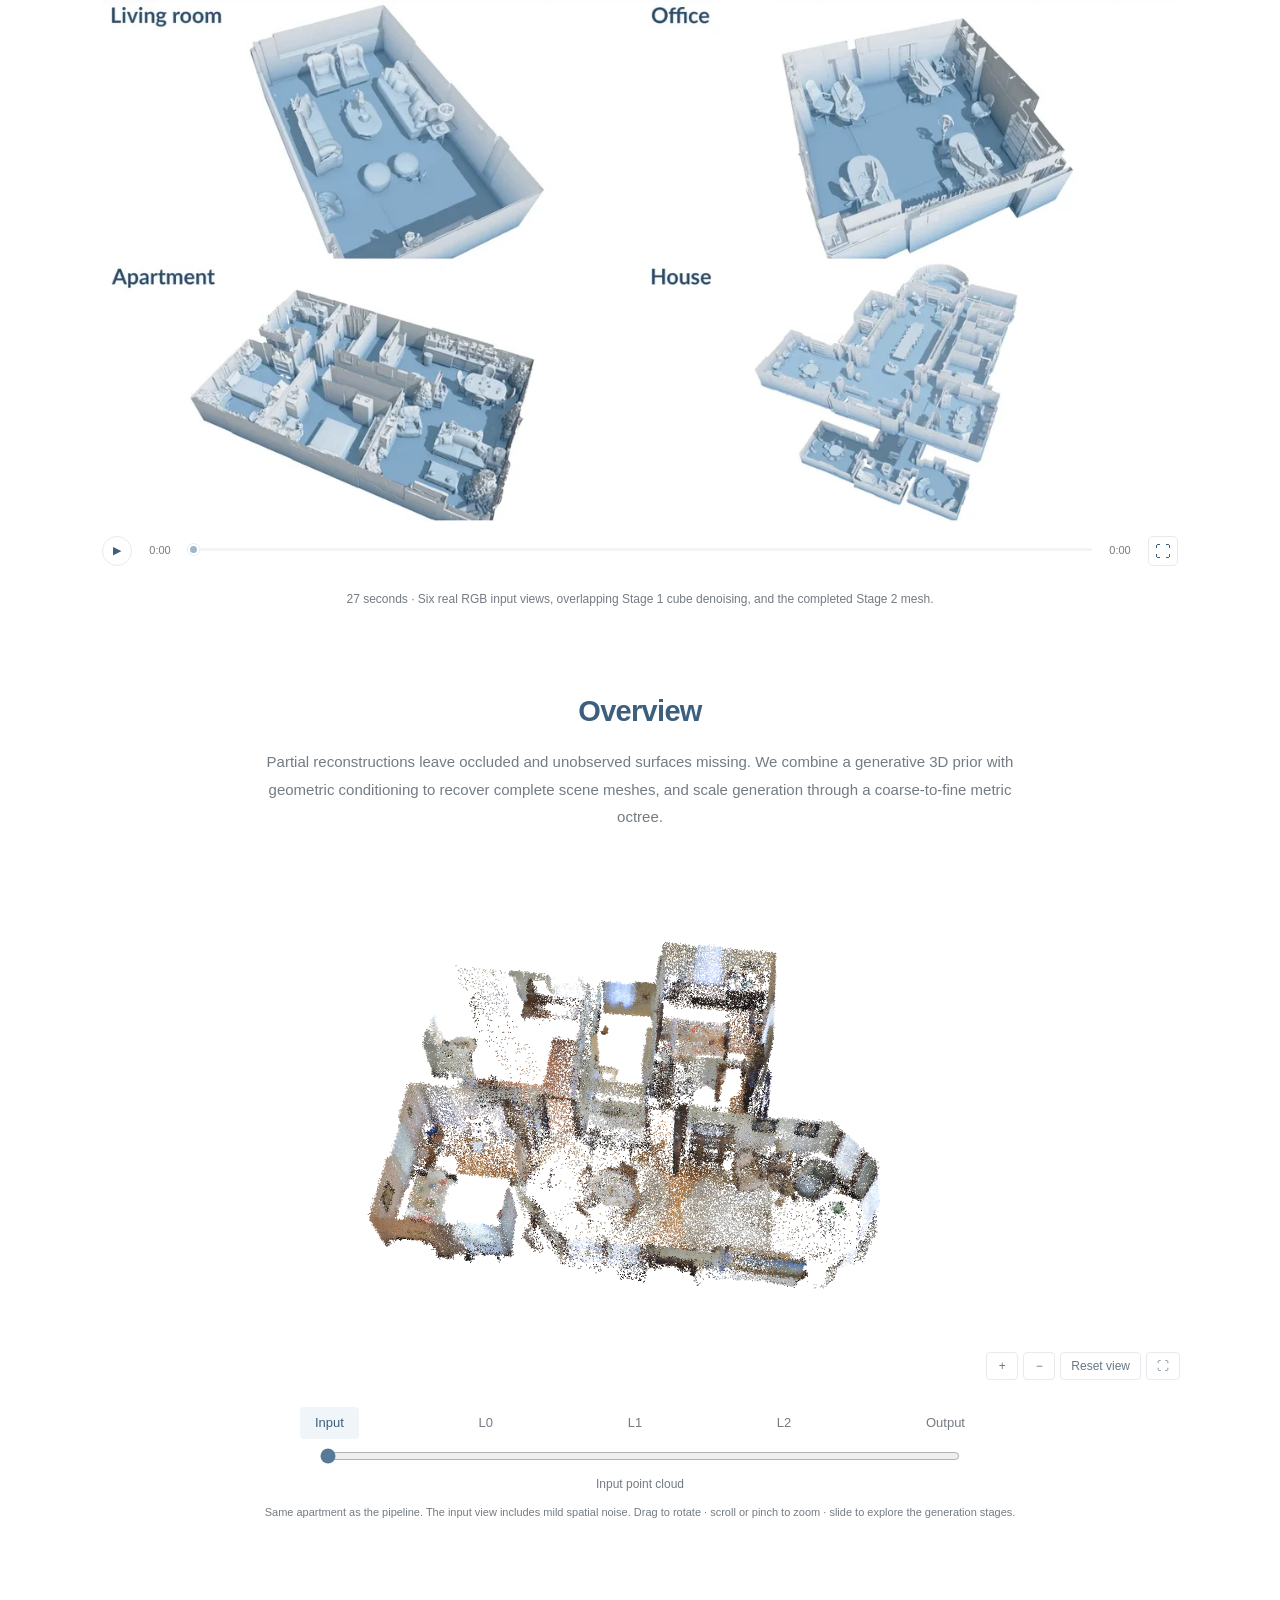
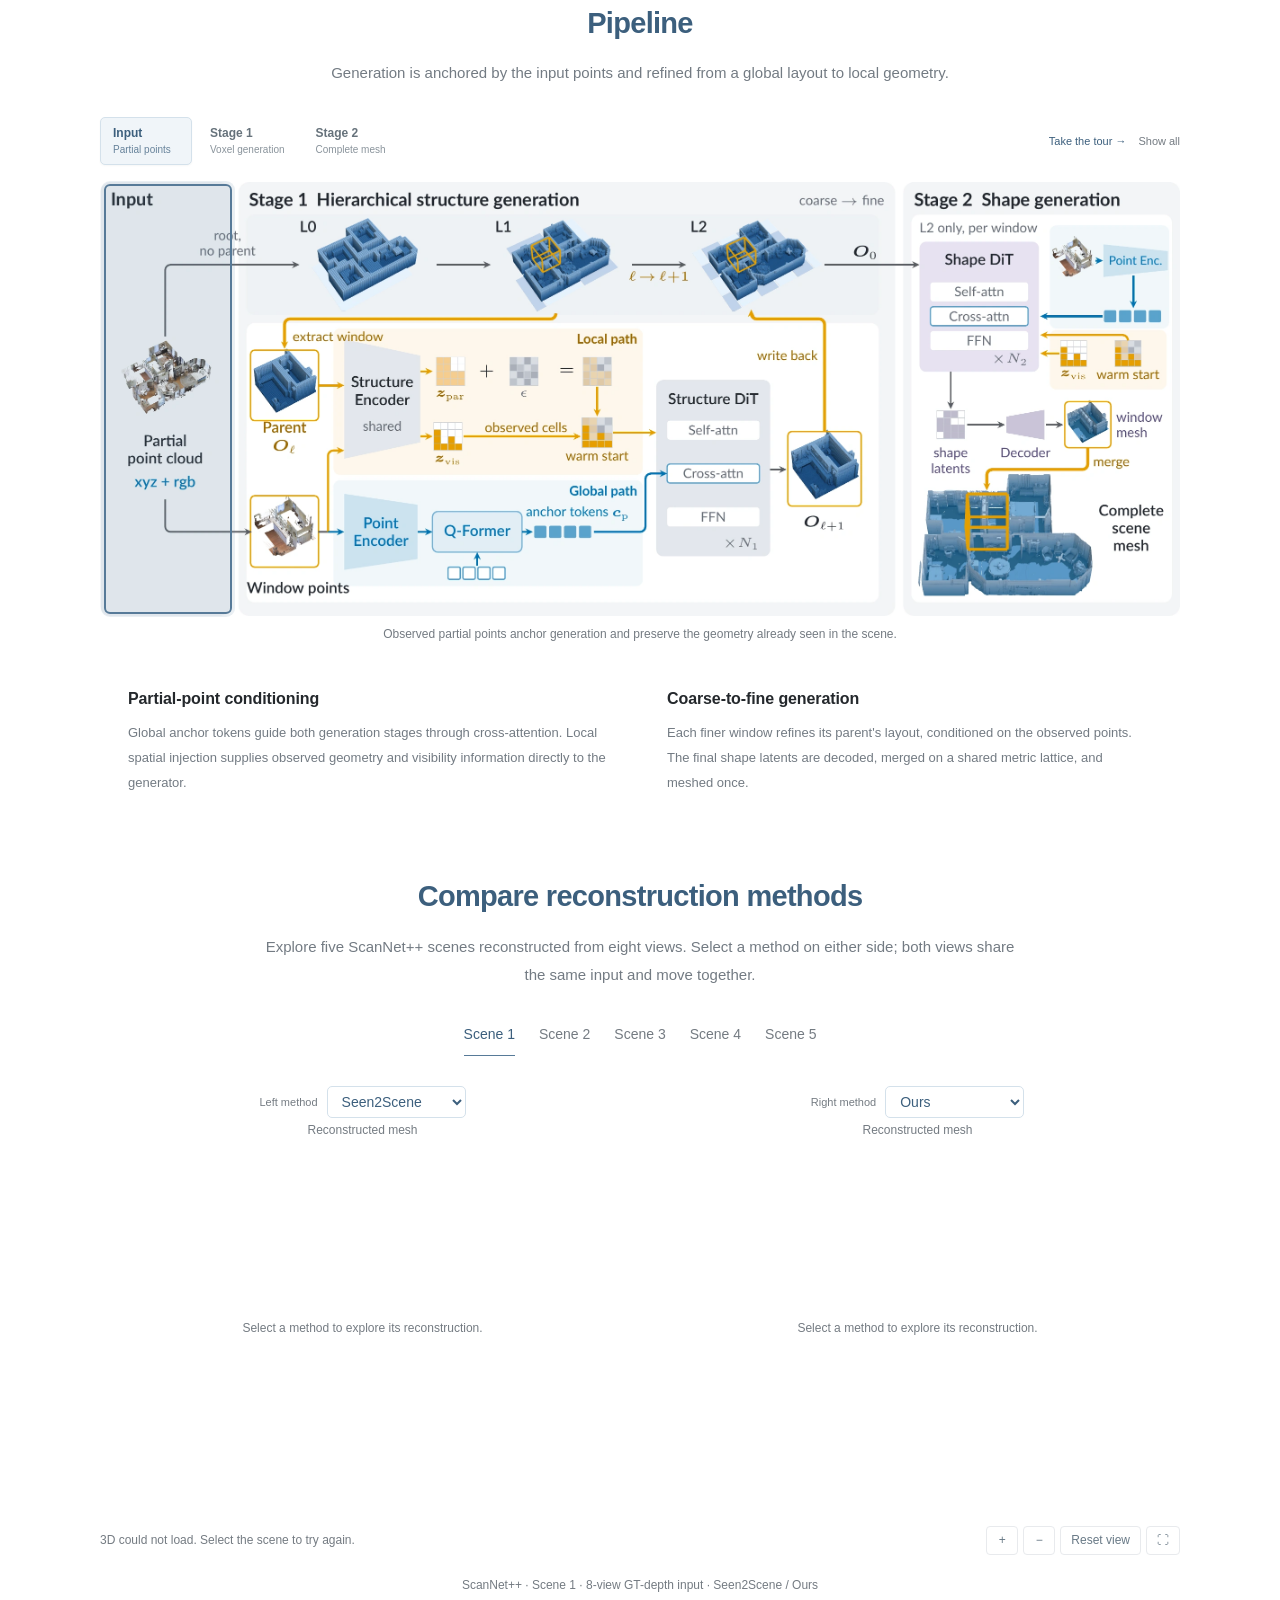
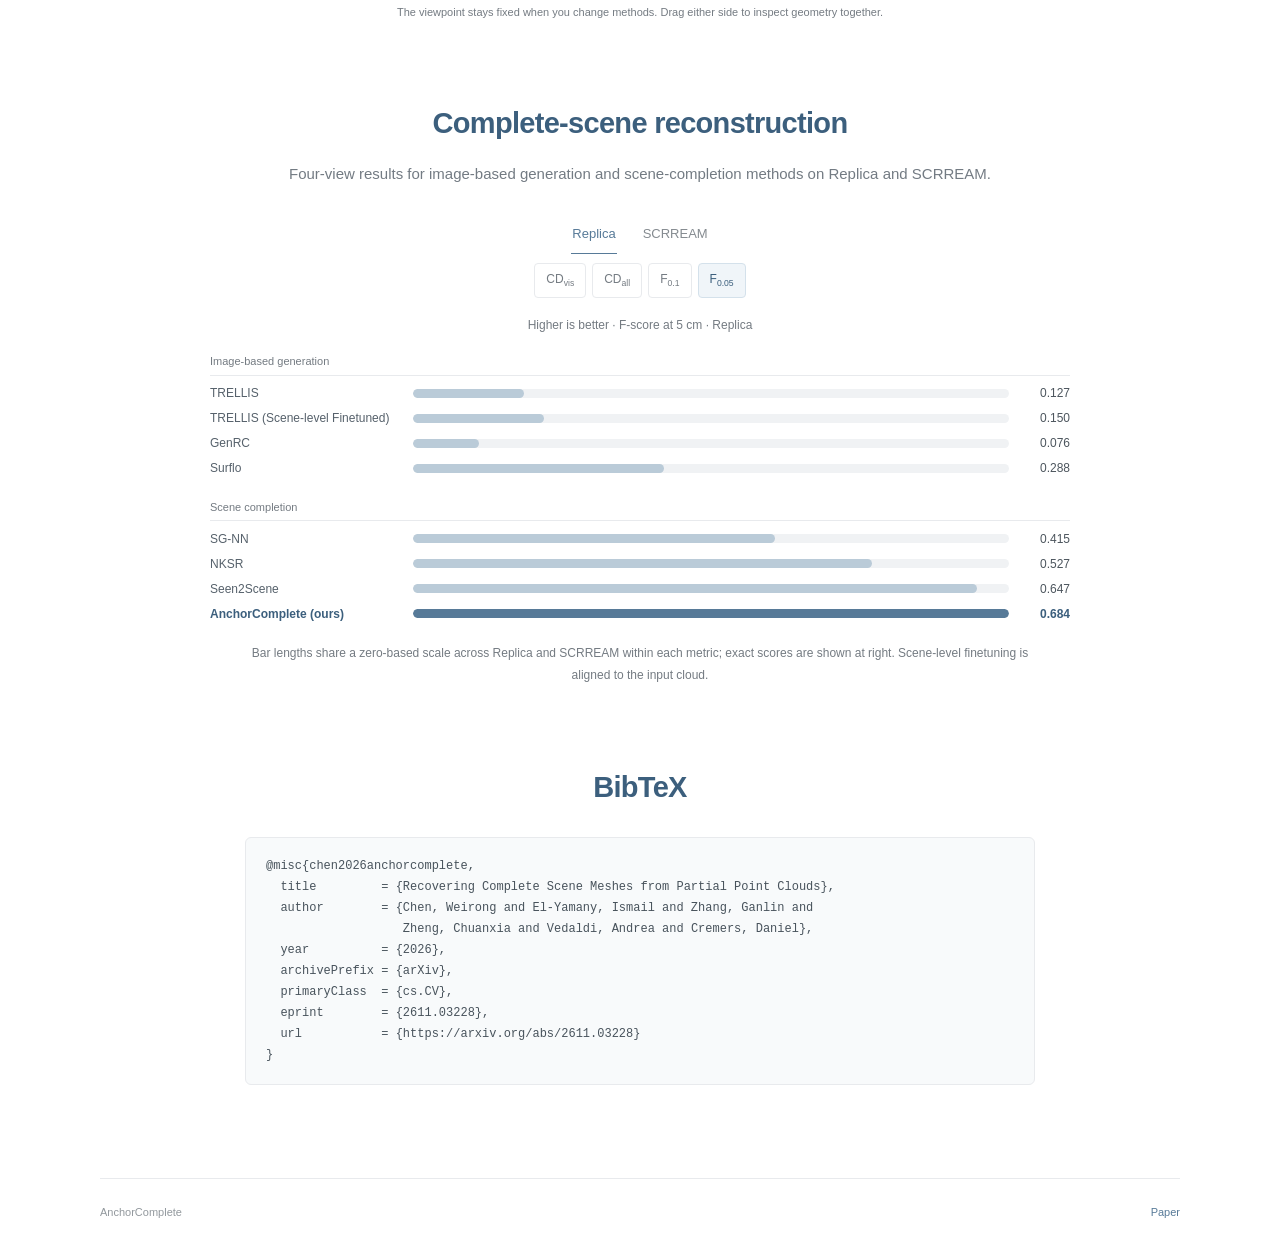
==== commit 91051acf: "Update the AnchorComplete video to the 58 s overview cut Co-Authored-By: Claude Opus 5.5 <noreply@an" ====
--- a/anchor-complete/index.html
+++ b/anchor-complete/index.html
@@ -74,7 +74,7 @@
   <section class="section container" id="video" aria-labelledby="video-title">
     <div class="section-intro"><h2 id="video-title">Video</h2><p>From partial point clouds to voxel structure and complete meshes.</p></div>
     <div class="method-video-player" id="method-video-player">
-      <video class="method-video" playsinline preload="metadata" poster="assets/method-poster.webp?v=overview-v20" aria-label="AnchorComplete overview video: partial point clouds become voxels and complete meshes across scenes, the method on one apartment, and a six-method comparison on a real-world room"><source src="assets/anchorcomplete-method.mp4?v=overview-v20" type="video/mp4">Your browser does not support embedded video. <a href="assets/anchorcomplete-method.mp4?v=l0-single-cube-denoising-v2">Download the method video.</a></video>
+      <video class="method-video" playsinline preload="metadata" poster="assets/method-poster.webp?v=overview-v24" aria-label="AnchorComplete overview video: partial point clouds become voxels and complete meshes across scenes, the method on one apartment, and a six-method comparison on a real-world room"><source src="assets/anchorcomplete-method.mp4?v=overview-v24" type="video/mp4">Your browser does not support embedded video. <a href="assets/anchorcomplete-method.mp4?v=l0-single-cube-denoising-v2">Download the method video.</a></video>
       <div class="method-video-controls" role="group" aria-label="Method video controls">
         <button class="video-play" id="method-video-play" type="button" aria-label="Play video"><span aria-hidden="true">▶</span></button>
         <span class="video-time" id="method-video-current" aria-label="Current time">0:00</span>
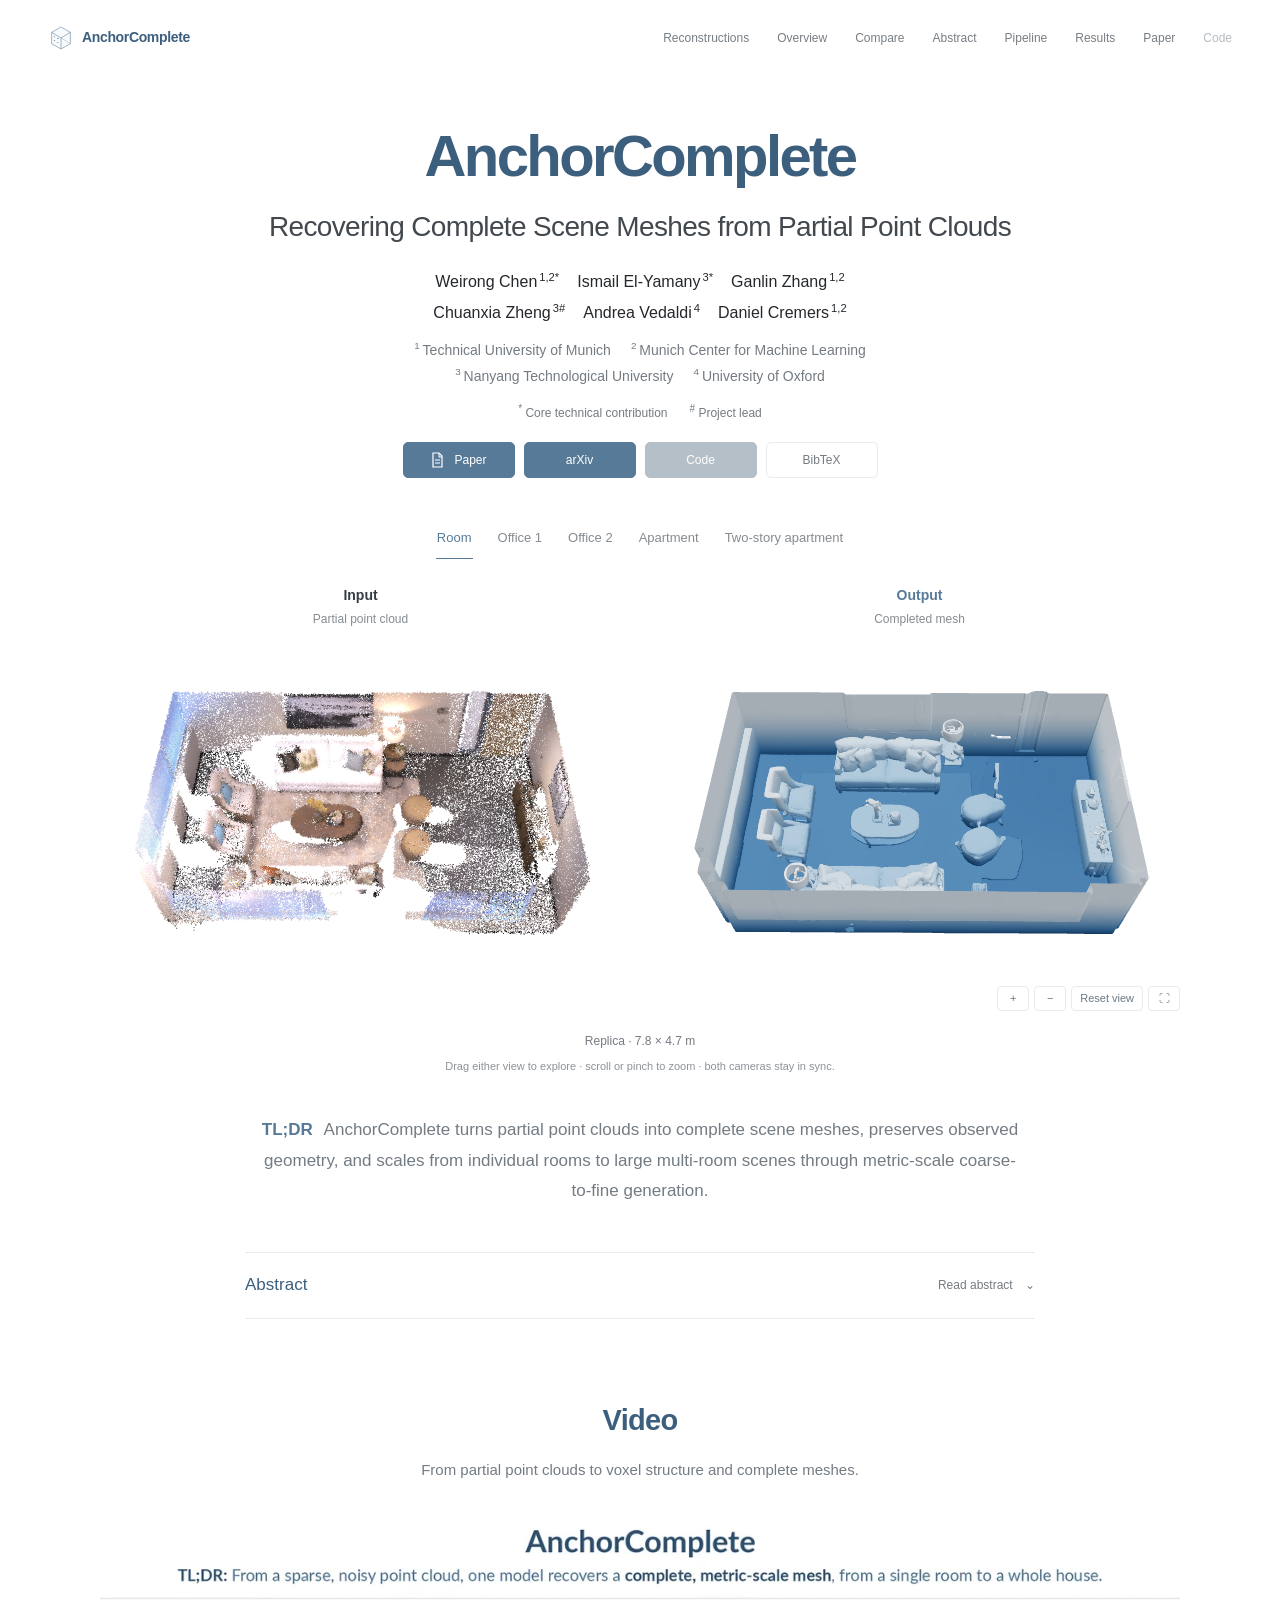
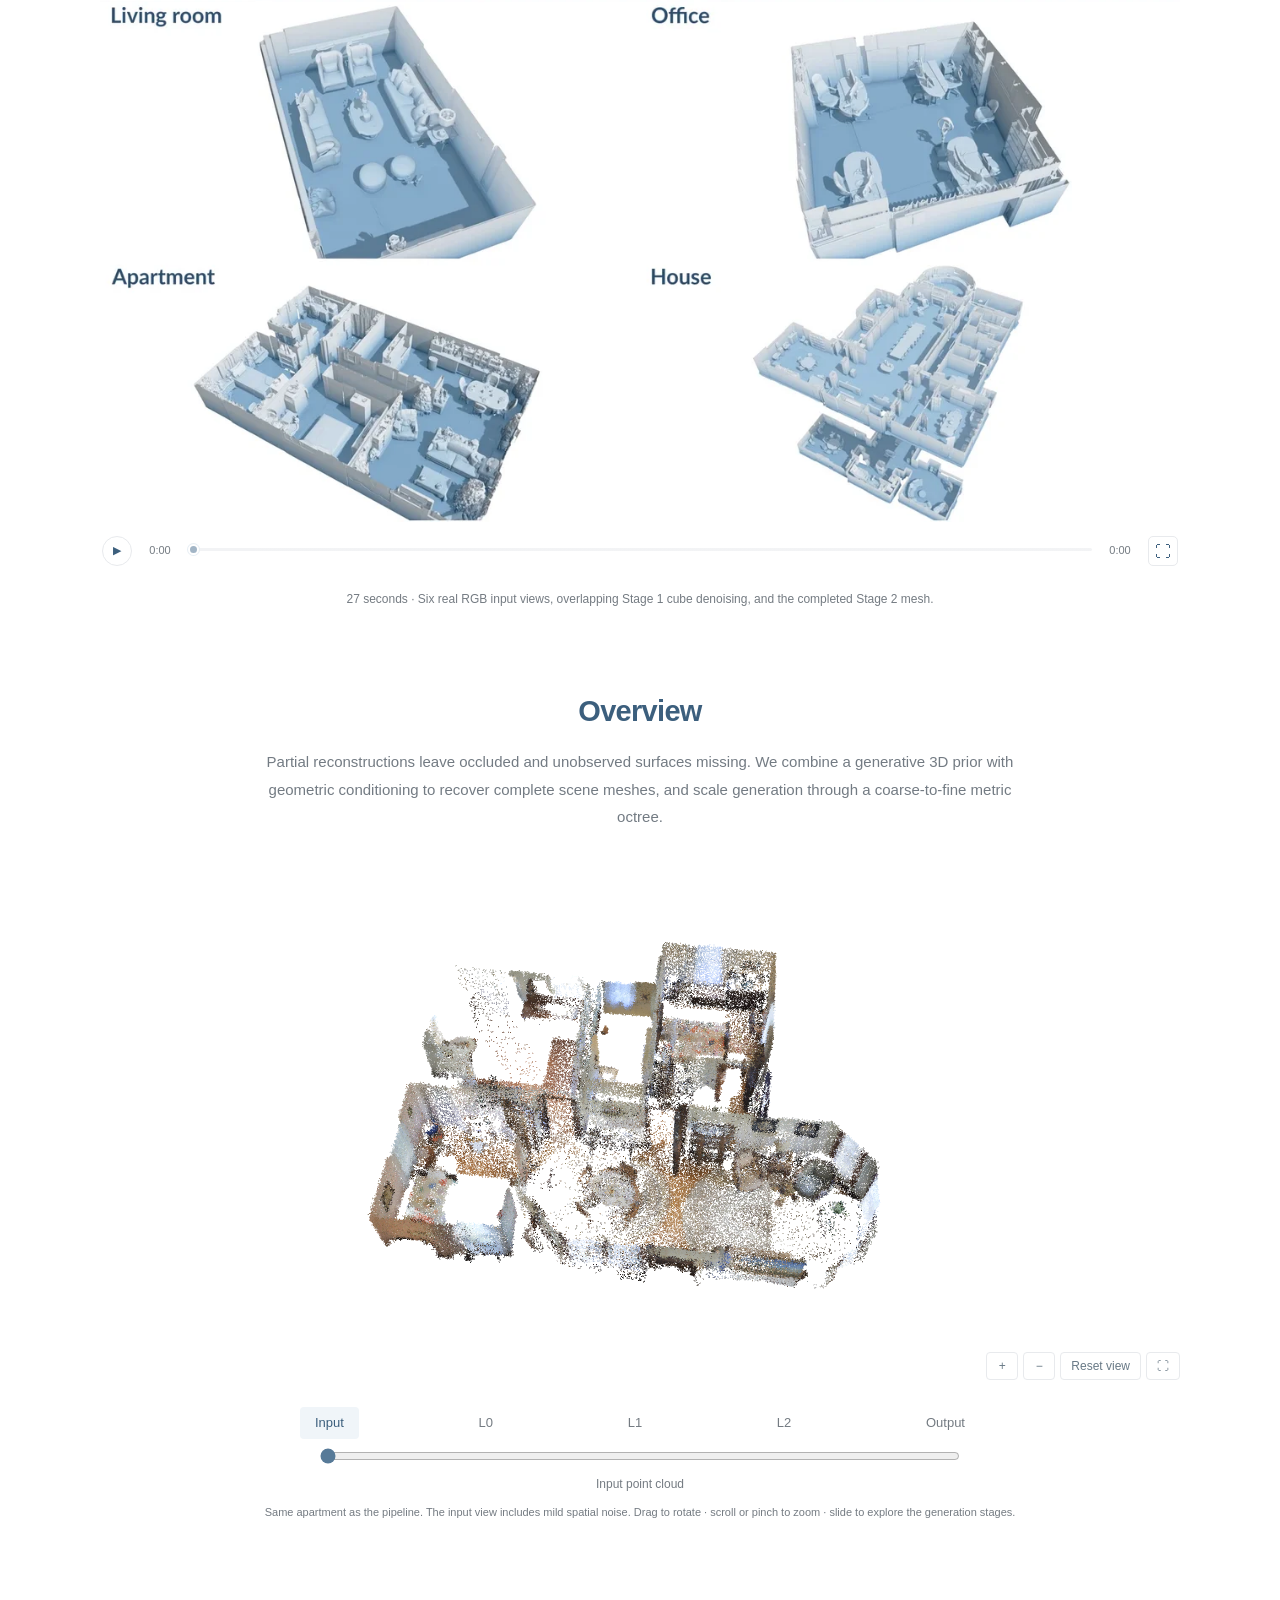
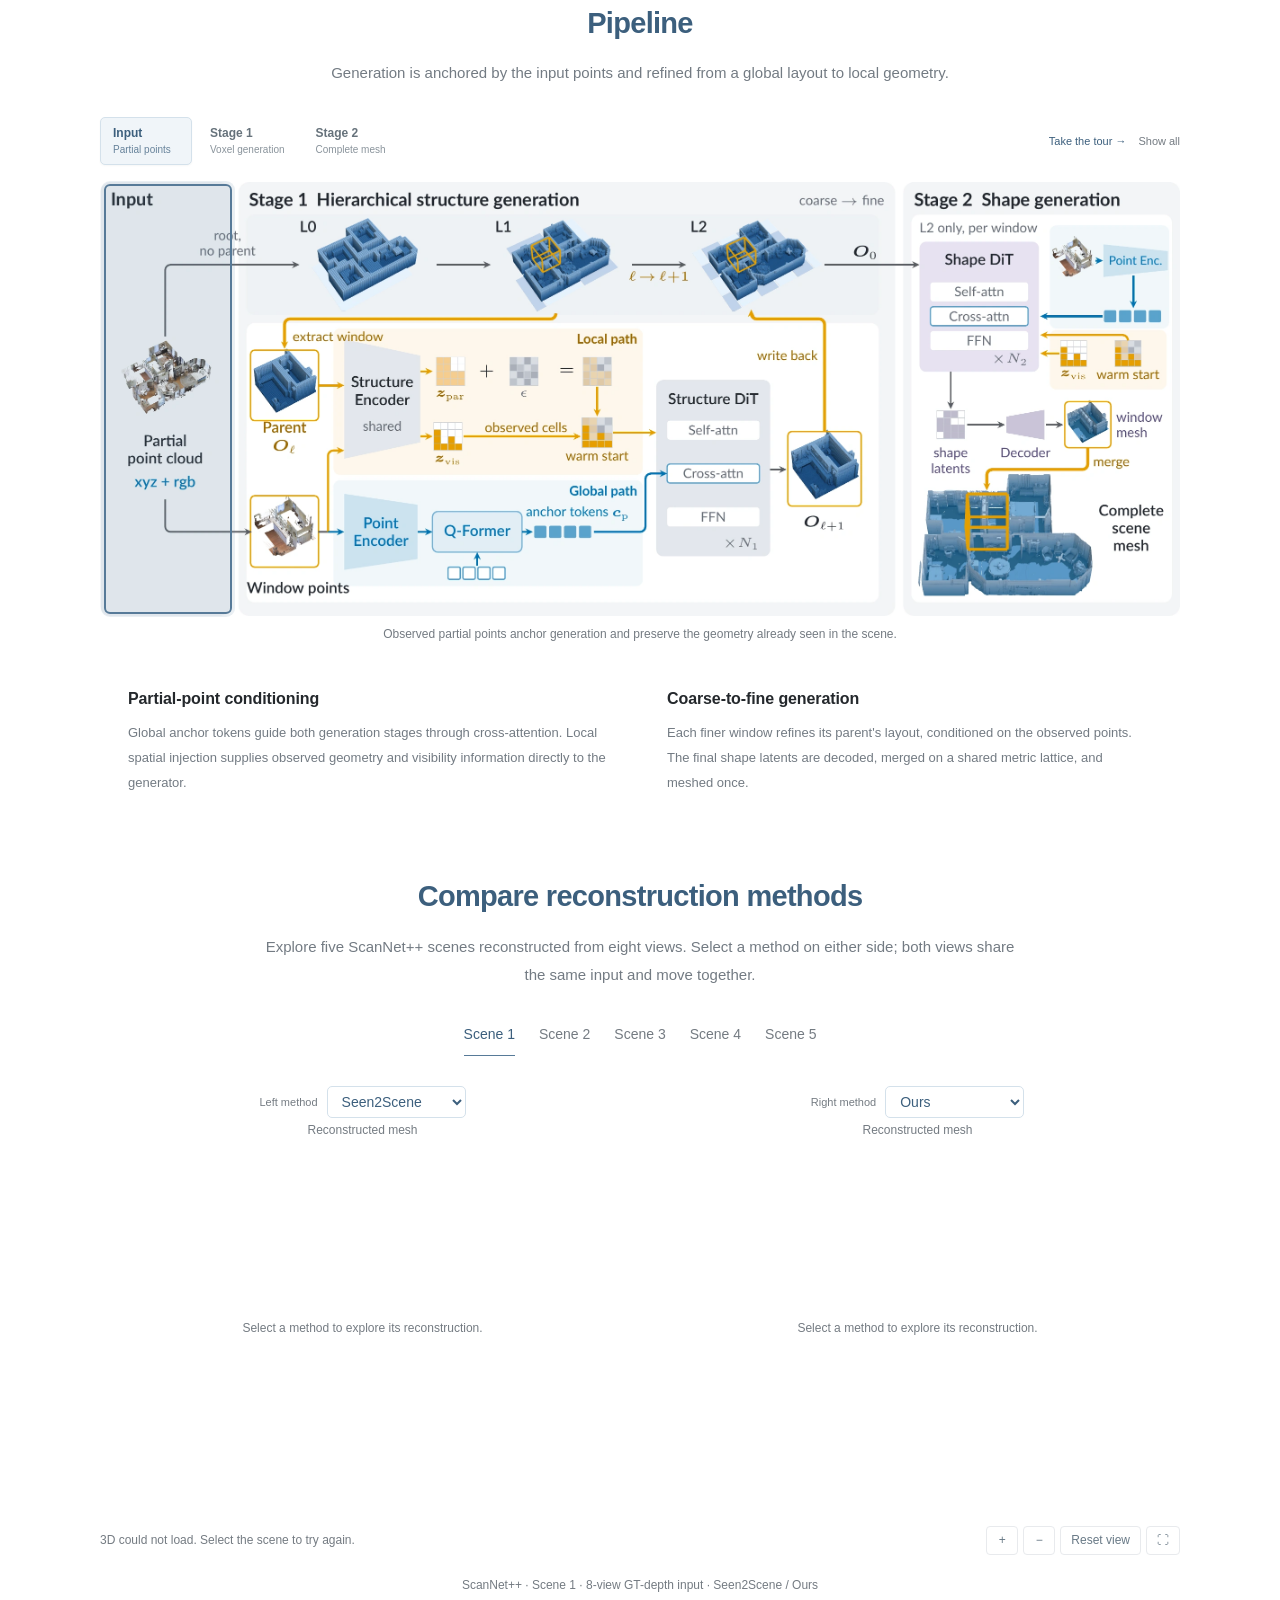
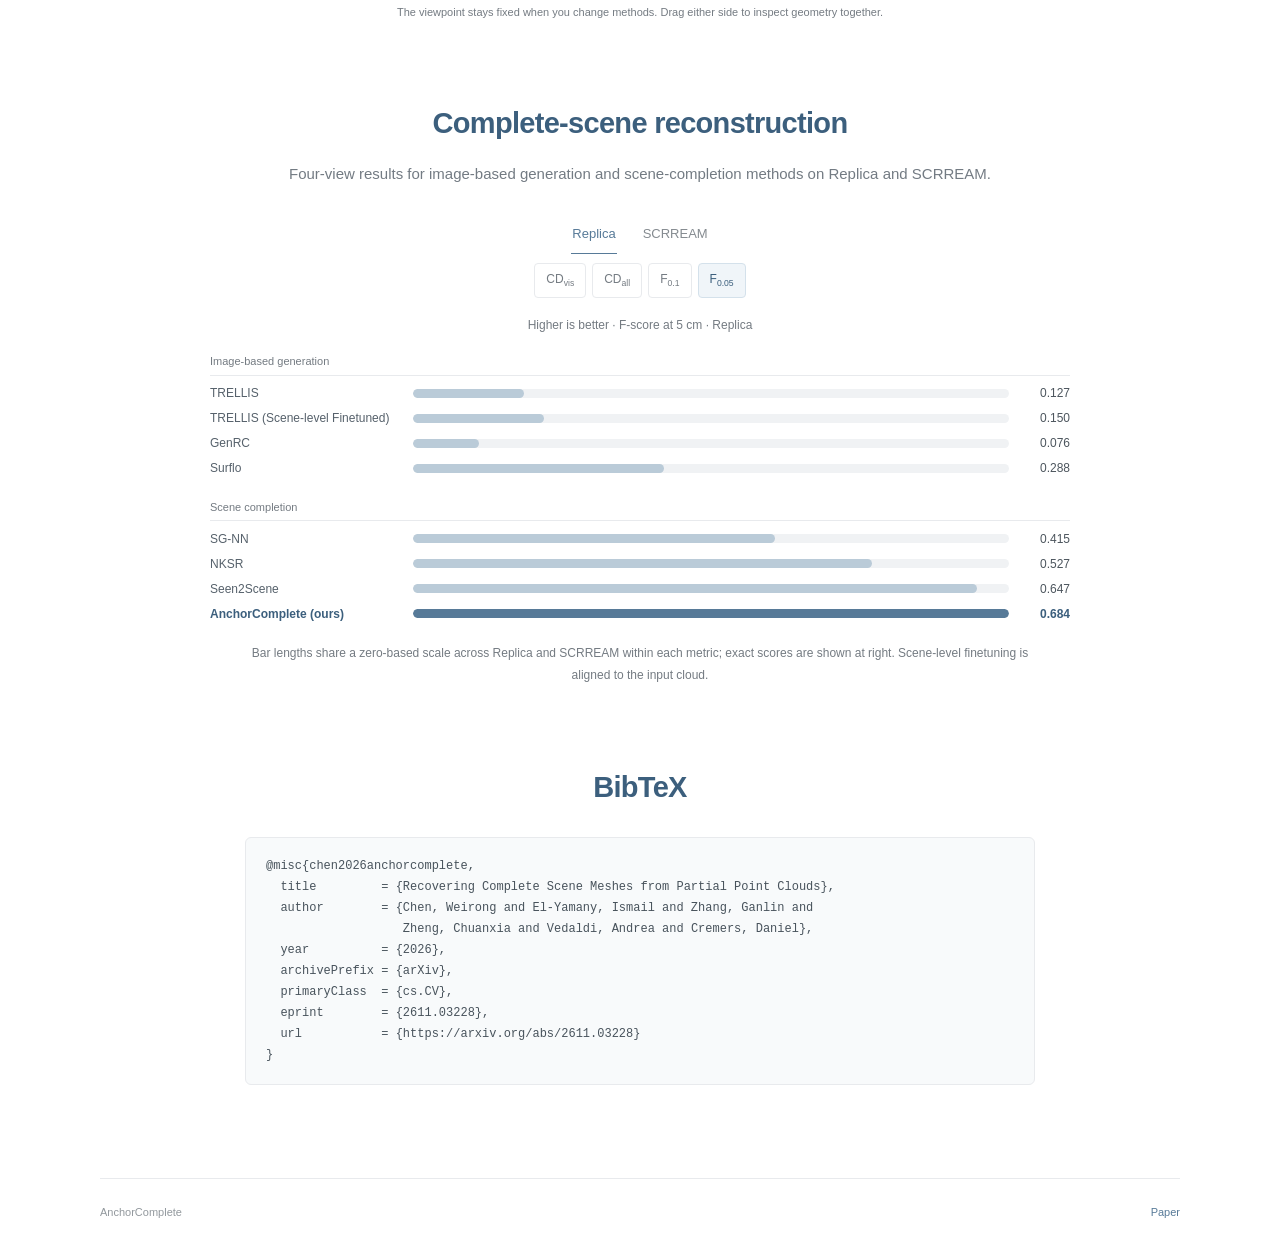
==== commit 8f01e6aa: "Update the AnchorComplete video: each opening scene goes from input to voxels to mesh on its own Co-" ====
--- a/anchor-complete/index.html
+++ b/anchor-complete/index.html
@@ -74,7 +74,7 @@
   <section class="section container" id="video" aria-labelledby="video-title">
     <div class="section-intro"><h2 id="video-title">Video</h2><p>From partial point clouds to voxel structure and complete meshes.</p></div>
     <div class="method-video-player" id="method-video-player">
-      <video class="method-video" playsinline preload="metadata" poster="assets/method-poster.webp?v=overview-v24" aria-label="AnchorComplete overview video: partial point clouds become voxels and complete meshes across scenes, the method on one apartment, and a six-method comparison on a real-world room"><source src="assets/anchorcomplete-method.mp4?v=overview-v24" type="video/mp4">Your browser does not support embedded video. <a href="assets/anchorcomplete-method.mp4?v=l0-single-cube-denoising-v2">Download the method video.</a></video>
+      <video class="method-video" playsinline preload="metadata" poster="assets/method-poster.webp?v=overview-v30" aria-label="AnchorComplete overview video: partial point clouds become voxels and complete meshes across scenes, the method on one apartment, and a six-method comparison on a real-world room"><source src="assets/anchorcomplete-method.mp4?v=overview-v30" type="video/mp4">Your browser does not support embedded video. <a href="assets/anchorcomplete-method.mp4?v=l0-single-cube-denoising-v2">Download the method video.</a></video>
       <div class="method-video-controls" role="group" aria-label="Method video controls">
         <button class="video-play" id="method-video-play" type="button" aria-label="Play video"><span aria-hidden="true">▶</span></button>
         <span class="video-time" id="method-video-current" aria-label="Current time">0:00</span>
